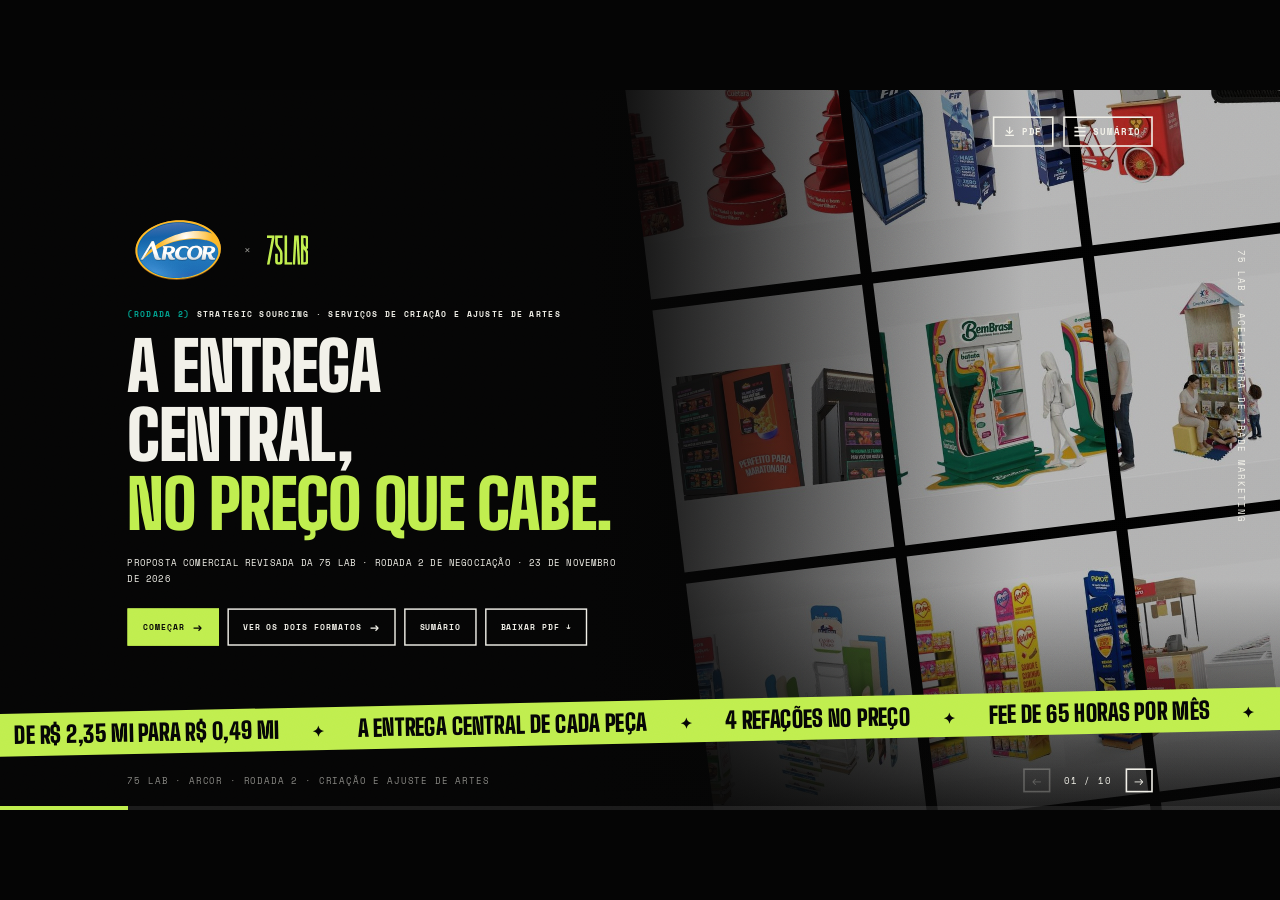
==== index.html @ 6d7c1d5c "Rodada 2 da proposta Arcor: deck enxuto, tabela por peça e fee mensal Co-Authored-By: Claude Opus 5." ====
<!doctype html>
<html lang="pt-BR">
<head>
<meta charset="utf-8">
<meta name="viewport" content="width=device-width, initial-scale=1">
<title>Arcor × 75 LAB · Rodada 2 · Criação e Ajuste de Artes</title>
<meta name="description" content="Rodada 2 de negociação da 75 LAB com a Arcor: a entrega central de criação e artes, em tabela por peça ou fee mensal.">
<meta name="robots" content="noindex">
<link rel="icon" href="assets/75lab-lime.png">
<link rel="preconnect" href="https://fonts.googleapis.com">
<link rel="preconnect" href="https://fonts.gstatic.com" crossorigin>
<link href="https://fonts.googleapis.com/css2?family=Big+Shoulders+Display:wght@700;900&family=Space+Grotesk:wght@400;500;600;700&family=Space+Mono:wght@400;700&display=swap" rel="stylesheet">
<link rel="stylesheet" href="assets/deck.css?v=20261123093155">
</head>
<body>

<svg width="0" height="0" style="position:absolute" aria-hidden="true">
  <symbol id="i-pincel" viewBox="0 0 48 48"><path d="M30 6l12 12-20 20H10V26zM25 11l12 12M10 38l-4 4"/></symbol>
  <symbol id="i-fabrica" viewBox="0 0 48 48"><path d="M6 42V20l10 6v-6l10 6v-6l10 6V8h6v34zM13 35h5M23 35h5M33 35h5"/></symbol>
  <symbol id="i-caminhao" viewBox="0 0 48 48"><path d="M4 11h24v21H4zM28 18h9l7 8v6H28z"/><circle cx="12" cy="36" r="4"/><circle cx="36" cy="36" r="4"/></symbol>
  <symbol id="i-rede" viewBox="0 0 48 48"><rect x="19" y="19" width="10" height="10"/><rect x="5" y="5" width="8" height="8"/><rect x="35" y="5" width="8" height="8"/><rect x="5" y="35" width="8" height="8"/><rect x="35" y="35" width="8" height="8"/><path d="M13 13l6 6M35 13l-6 6M13 35l6-6M35 35l-6-6"/></symbol>
  <symbol id="i-relogio" viewBox="0 0 48 48"><circle cx="24" cy="24" r="18"/><path d="M24 13v11l8 5"/></symbol>
  <symbol id="i-escudo" viewBox="0 0 48 48"><path d="M24 4l16 6v12c0 10-7 18-16 22C15 40 8 32 8 22V10z"/><path d="M17 24l5 5 9-10"/></symbol>
  <symbol id="i-olho" viewBox="0 0 48 48"><path d="M4 24s7-13 20-13 20 13 20 13-7 13-20 13S4 24 4 24z"/><circle cx="24" cy="24" r="6"/></symbol>
  <symbol id="i-cadeado" viewBox="0 0 48 48"><rect x="10" y="22" width="28" height="20"/><path d="M16 22v-6a8 8 0 0 1 16 0v6M24 30v5"/></symbol>
  <symbol id="i-check" viewBox="0 0 48 48"><path d="M9 25l9 9 21-21"/></symbol>
  <symbol id="i-x" viewBox="0 0 48 48"><path d="M12 12l24 24M36 12L12 36"/></symbol>
  <symbol id="i-qr" viewBox="0 0 64 64"><rect x="8" y="8" width="18" height="18"/><rect x="38" y="8" width="18" height="18"/><rect x="8" y="38" width="18" height="18"/><path d="M14 14h6v6h-6zM44 14h6v6h-6zM14 44h6v6h-6zM38 38h6v6h-6zM50 50h6M50 38v6M38 50h6M44 44h6"/></symbol>
  <symbol id="i-pin" viewBox="0 0 48 48"><path d="M24 44s14-13 14-24a14 14 0 0 0-28 0c0 11 14 24 14 24z"/><circle cx="24" cy="20" r="5"/></symbol>
  <symbol id="i-camera" viewBox="0 0 48 48"><path d="M6 15h36v25H6zM17 15l3-6h8l3 6"/><circle cx="24" cy="27" r="7"/></symbol>
  <symbol id="i-calendario" viewBox="0 0 48 48"><path d="M6 10h36v32H6zM6 19h36M16 5v9M32 5v9M13 27h5M22 27h5M31 27h5M13 34h5M22 34h5"/></symbol>
  <symbol id="i-grafico" viewBox="0 0 48 48"><path d="M7 7v34h35M13 33l9-10 6 6 12-14"/></symbol>
  <symbol id="i-alvo" viewBox="0 0 48 48"><circle cx="24" cy="24" r="18"/><circle cx="24" cy="24" r="10"/><circle cx="24" cy="24" r="2"/></symbol>
  <symbol id="i-pessoas" viewBox="0 0 48 48"><circle cx="17" cy="16" r="6"/><circle cx="33" cy="18" r="5"/><path d="M5 40c0-8 5-13 12-13s12 5 12 13M29 28c7 0 13 4 13 12"/></symbol>
  <symbol id="i-raio" viewBox="0 0 48 48"><path d="M27 4L10 27h12l-3 17 19-25H26z"/></symbol>
  <symbol id="i-loja" viewBox="0 0 48 48"><path d="M6 18l4-10h28l4 10zM8 18v24h32V18M20 42V30h8v12"/></symbol>
  <symbol id="i-caixa" viewBox="0 0 48 48"><path d="M6 14l18-8 18 8v20l-18 8-18-8zM6 14l18 8 18-8M24 22v20"/></symbol>
  <symbol id="i-arquivo" viewBox="0 0 48 48"><path d="M11 4h18l9 9v31H11zM28 4v10h10M17 25h14M17 32h14"/></symbol>
  <symbol id="i-alerta" viewBox="0 0 48 48"><path d="M24 6l20 36H4zM24 19v11M24 35v2"/></symbol>
  <symbol id="i-moeda" viewBox="0 0 48 48"><circle cx="24" cy="24" r="18"/><path d="M29 17h-7a4 4 0 0 0 0 8h4a4 4 0 0 1 0 8h-8M24 13v4M24 33v3"/></symbol>
  <symbol id="i-cubo" viewBox="0 0 48 48"><path d="M24 4l18 10v20L24 44 6 34V14zM6 14l18 10 18-10M24 24v20"/></symbol>
  <symbol id="i-sinal" viewBox="0 0 48 48"><circle cx="24" cy="30" r="3"/><path d="M16 22a11 11 0 0 1 16 0M10 16a19 19 0 0 1 28 0M24 33v10"/></symbol>
  <symbol id="i-lupa" viewBox="0 0 48 48"><circle cx="20" cy="20" r="13"/><path d="M30 30l13 13"/></symbol>
  <symbol id="i-tag" viewBox="0 0 48 48"><path d="M6 6h18l18 18-18 18L6 24z"/><circle cx="15" cy="15" r="3"/></symbol>
  <symbol id="i-pasta" viewBox="0 0 48 48"><path d="M5 10h14l4 5h20v25H5z"/></symbol>
  <symbol id="i-versao" viewBox="0 0 48 48"><circle cx="12" cy="10" r="5"/><circle cx="12" cy="38" r="5"/><circle cx="36" cy="18" r="5"/><path d="M12 15v18M36 23c0 9-12 6-21 13"/></symbol>
  <symbol id="i-nota" viewBox="0 0 48 48"><path d="M10 4h28v40l-5-4-5 4-4-4-5 4-4-4-5 4zM17 16h14M17 24h14M17 32h8"/></symbol>
  <symbol id="i-seta" viewBox="0 0 48 48"><path d="M7 24h32M29 14l10 10-10 10"/></symbol>
  <symbol id="i-chat" viewBox="0 0 48 48"><path d="M6 8h36v24H20l-9 8v-8H6z"/></symbol>
  <symbol id="i-mail" viewBox="0 0 48 48"><path d="M5 10h38v28H5zM5 10l19 16 19-16"/></symbol>
  <symbol id="i-fone" viewBox="0 0 48 48"><path d="M10 6h8l4 10-5 4c2 5 6 9 11 11l4-5 10 4v8c0 2-2 4-4 4C20 42 6 28 6 10c0-2 2-4 4-4z"/></symbol>
  <symbol id="i-clique" viewBox="0 0 48 48"><path d="M19 26V9a4 4 0 0 1 8 0v13l9 2c3 .7 5 3.6 4.4 6.6L39 39c-.5 3-3 5-6 5H24c-2 0-3.8-1-5-2.6L11 31c-1.4-2 0-4.8 2.4-4.8 1 0 2 .4 2.7 1.2L19 30"/><path d="M8 12l4 2M10 4l3 4M18 1v4"/></symbol>
  <symbol id="i-funil" viewBox="0 0 48 48"><path d="M5 7h38L28 25v15l-8 4V25z"/></symbol>
</svg>

<div id="wrap"><div id="stage" class="t-foto capa">

  <!-- ===================================================== capa -->
  <section id="capa" class="tela s-capa ativa" data-tema="foto" data-titulo="Capa" data-cap="">
    <div class="mosaico sangra" aria-hidden="true">
      <div class="col"><img src="assets/cases/cuetara.jpg" alt=""><img src="assets/cases/seara.jpg" alt=""><img src="assets/cases/polenghi.jpg" alt=""><img src="assets/cases/cuetara.jpg" alt=""><img src="assets/cases/seara.jpg" alt=""><img src="assets/cases/polenghi.jpg" alt=""></div>
      <div class="col sobe"><img src="assets/cases/lactalis.jpg" alt=""><img src="assets/cases/bembrasil.jpg" alt=""><img src="assets/cases/kelco.jpg" alt=""><img src="assets/cases/lactalis.jpg" alt=""><img src="assets/cases/bembrasil.jpg" alt=""><img src="assets/cases/kelco.jpg" alt=""></div>
      <div class="col"><img src="assets/cases/3coracoes.jpg" alt=""><img src="assets/cases/ciranda.jpg" alt=""><img src="assets/cases/pereira.jpg" alt=""><img src="assets/cases/3coracoes.jpg" alt=""><img src="assets/cases/ciranda.jpg" alt=""><img src="assets/cases/pereira.jpg" alt=""></div>
    </div>
    <div class="veu sangra"></div>
    <div class="texto">
      <div class="duas-marcas anima"><img class="arcor" src="assets/logos/arcor.svg" alt="Arcor"><span>×</span><img class="lab" src="assets/logos/75lab-logo-lime.svg" alt="75 LAB"></div>
      <span class="eyebrow anima d1"><b>(Rodada 2)</b> Strategic Sourcing · Serviços de Criação e Ajuste de Artes</span>
      <h1 class="anima d2">A entrega<br>central,<br><span>no preço que cabe.</span></h1>
      <p class="lead anima d3">Proposta comercial revisada da 75 LAB · rodada 2 de negociação · 23 de novembro de 2026</p>
      <div class="acoes anima d4">
        <button class="botao cheio seta" data-ir="resumo" data-cursor="Ir">Começar</button>
        <button class="botao seta" data-ir="duas-formas" data-cursor="Ver">Ver os dois formatos</button>
        <button class="botao" data-sumario data-cursor="Abrir">Sumário</button>
        <a class="botao so-tela" href="arcor-75lab-rodada2.pdf" download="Arcor x 75 LAB - Rodada 2.pdf" data-cursor="Baixar">Baixar PDF ↓</a>
      </div>
    </div>
    <span class="rot sangra anima d5">75 LAB · Aceleradora de Trade Marketing</span>
    <div class="marquee sangra"><div>
      <span>De R$ 2,35 mi para R$ 0,49 mi</span><span>A entrega central de cada peça</span><span>4 refações no preço</span><span>Fee de 65 horas por mês</span><span>Complementos à parte</span>
      <span>De R$ 2,35 mi para R$ 0,49 mi</span><span>A entrega central de cada peça</span><span>4 refações no preço</span><span>Fee de 65 horas por mês</span><span>Complementos à parte</span>
    </div></div>
  </section>

  <!-- ===================================================== resumo -->
  <section id="resumo" class="tela s-res" data-tema="claro" data-titulo="A rodada 2 em uma página" data-cap="(01) O que mudou">
    <span class="destaque-cap anima">Rodada 2 · a proposta em uma página</span>
    <h2 class="anima d1">O preço caiu porque o escopo mudou. <span class="onda t-teal">A arte continua a mesma.</span></h2>
    <div class="quatro">
      <div class="bl anima d2"><span class="n">01 · A rodada 1</span><b>O máximo da 75 LAB</b><strong><span data-conta="2.35" data-casas="2">2,35</span></strong><em>R$ milhões por ano</em><p>As 2.174 peças, cada uma com defesa estratégica, mockup, realidade aumentada, modelagem de loja e QR de rastreio.</p></div>
      <div class="bl anima d3"><span class="n">02 · A rodada 2</span><b>A entrega central</b><strong><span data-conta="0.49" data-casas="2">0,49</span></strong><em>R$ milhão por ano</em><p>As mesmas 2.174 peças, com as mesmas quatro refações no preço, sem os complementos e com desconto comercial.</p></div>
      <div class="bl anima d4"><span class="n">03 · A redução</span><b>Dois movimentos</b><strong>−<span data-conta="79">79</span>%</strong><em>sobre a rodada 1</em><p>70 pontos vêm de tirar os complementos do contrato. Os outros 9 são desconto comercial sobre o que fica.</p></div>
      <div class="bl anima d5"><span class="n">04 · Como contratar</span><b>Duas formas</b><strong data-conta="2">2</strong><em>formatos, à escolha de vocês</em><p>Tabela por peça, como o RFQ pede, ou fee mensal de 65 horas. Nos dois, R$ 0,5 milhão por ano.</p></div>
    </div>
    <div class="faixa-res">
      <div class="anima d5"><svg class="ic vivo"><use href="#i-check"/></svg><span><b>Quatro refações no preço:</b> da 5ª em diante, 50% do valor do item.</span></div>
      <div class="anima d6"><svg class="ic vivo"><use href="#i-relogio"/></svg><span><b>Fee de R$ 39 mil por mês:</b> refação não se paga, consome hora da franquia.</span></div>
      <div class="anima d7"><svg class="ic vivo"><use href="#i-caixa"/></svg><span><b>Complementos à parte:</b> orçados projeto a projeto, fora deste contrato.</span></div>
    </div>
  </section>

  <!-- ===================================================== anatomia da rodada 1 -->
  <section id="rodada-1" class="tela s-anat" data-tema="escuro" data-titulo="De onde vinham os R$ 2,35 milhões" data-cap="(01) O que mudou">
    <div class="cab">
      <span class="eyebrow anima"><b>(01)</b> De onde vinham os R$ 2,35 milhões</span>
      <h2 class="anima d1">Na rodada 1, cada peça levava <span class="t-lime">cinco entregas a mais</span></h2>
      <p class="lead anima d2">Colocamos o máximo da 75 LAB em cada uma das 2.174 peças. Cada camada tinha razão de existir, e todas juntas formavam a maior parte do preço.</p>
    </div>
    <div class="pilha">
      <div class="cam c5 anima d2"><svg class="ic p"><use href="#i-alvo"/></svg><b>Defesa estratégica</b><span>o porquê de cada peça, por escrito</span></div>
      <div class="cam c4 anima d3"><svg class="ic p"><use href="#i-olho"/></svg><b>Mockup de contexto</b><span>a peça mostrada no ambiente</span></div>
      <div class="cam c3 anima d3"><svg class="ic p"><use href="#i-cubo"/></svg><b>Realidade aumentada</b><span>aprovação em tamanho real</span></div>
      <div class="cam c2 anima d4"><svg class="ic p"><use href="#i-loja"/></svg><b>Modelagem de loja</b><span>a gôndola e o ponto em 3D</span></div>
      <div class="cam c1 anima d4"><svg class="ic p"><use href="#i-qr"/></svg><b>QR code de rastreio</b><span>número de série por peça</span></div>
      <div class="cam nucleo anima d5"><svg class="ic p"><use href="#i-pincel"/></svg><b>A arte</b><span>criação ou arte-final, com quatro refações</span></div>
      <div class="chave-c anima d5"><i></i><b class="num">70%</b><span>do preço era<br>complemento</span></div>
      <div class="chave-n anima d6"><i></i><b class="num">30%</b><span>era a<br>entrega central</span></div>
    </div>
    <div class="imp anima d7"><b>Implicação</b><p>Cinco entregas extras multiplicadas por 2.174 peças: é isso que levava a conta a R$ 2,35 milhões. O caminho para o orçamento de vocês passa por separar a arte do que vinha junto com ela.</p></div>
  </section>

  <!-- ===================================================== o que fica e o que sai -->
  <section id="rodada-2" class="tela s-fica" data-tema="claro" data-titulo="O que fica e o que sai" data-cap="(01) O que mudou">
    <div class="cab">
      <span class="eyebrow anima"><b>(01)</b> A rodada 2 · a entrega central</span>
      <h2 class="anima d1">Fica a arte. <span class="apagada">Sai o que ia junto com ela.</span></h2>
    </div>
    <div class="col-f fica anima d2">
      <span class="tag">Fica no contrato</span>
      <ul>
        <li><svg class="ic p"><use href="#i-check"/></svg><span><b>Criação e arte-final</b> nas 101 linhas e nos três níveis da planilha de vocês</span></li>
        <li><svg class="ic p"><use href="#i-check"/></svg><span><b>Quatro refações por peça</b>, dentro do preço unitário</span></li>
        <li><svg class="ic p"><use href="#i-check"/></svg><span><b>Régua de complexidade</b> declarada na entrada da pauta, antes de executar</span></li>
        <li><svg class="ic p"><use href="#i-check"/></svg><span><b>Revisão humana</b> antes de toda liberação</span></li>
        <li><svg class="ic p"><use href="#i-check"/></svg><span><b>Impostos inclusos</b> e pagamento em 75 dias após a NF</span></li>
      </ul>
    </div>
    <div class="col-f sai anima dir d3">
      <span class="tag">Sai do contrato · vira orçamento à parte</span>
      <ul>
        <li><svg class="ic p"><use href="#i-x"/></svg><span><b>Defesa estratégica</b> de cada peça</span></li>
        <li><svg class="ic p"><use href="#i-x"/></svg><span><b>Mockup de contexto</b> anexado a cada peça</span></li>
        <li><svg class="ic p"><use href="#i-x"/></svg><span><b>Realidade aumentada</b> para aprovação</span></li>
        <li><svg class="ic p"><use href="#i-x"/></svg><span><b>Modelagem de loja</b> em 3D</span></li>
        <li><svg class="ic p"><use href="#i-x"/></svg><span><b>QR code de rastreio</b> por peça</span></li>
      </ul>
    </div>
    <div class="imp anima d5"><b>Implicação</b><p>A Arcor continua recebendo cada peça que a planilha pede, no padrão de criação que apresentamos na rodada 1. O que deixa de vir automaticamente é o que vocês podem decidir, projeto a projeto, se vale a pena.</p></div>
    <p class="fonte">O mockup digital que a planilha do RFQ pede como linha própria (simulação de 3D, 397 peças) continua na tabela, com preço próprio. O que sai é o mockup de contexto que a rodada 1 anexava a toda peça.</p>
  </section>

  <!-- ===================================================== ponte do preço -->
  <section id="ponte" class="tela s-ponte" data-tema="escuro" data-titulo="A ponte do preço" data-cap="(01) O que mudou">
    <div class="cab">
      <span class="eyebrow anima"><b>(01)</b> A ponte do preço · as 2.174 peças declaradas, por ano</span>
      <h2 class="anima d1">De R$ 2,35 milhões a R$ 0,49 milhão, <span class="t-lime">em dois passos</span></h2>
    </div>
    <div class="cascata anima d2">
      <div class="cs total" style="--b:0%;--h:100%"><i></i><b class="num">2,35</b><span><em>Rodada 1</em>R$ 2.348.864</span></div>
      <div class="cs corte" style="--b:30%;--h:70%"><i></i><b class="num">−1,64</b><span><em>Complementos</em>saem do contrato · −70%</span></div>
      <div class="cs meio" style="--b:0%;--h:30%"><i></i><b class="num">0,70</b><span><em>Entrega central</em>R$ 704.659</span></div>
      <div class="cs corte" style="--b:21%;--h:9%"><i></i><b class="num">−0,21</b><span><em>Desconto comercial</em>30% sobre a entrega central</span></div>
      <div class="cs final" style="--b:0%;--h:21%"><i></i><b class="num">0,49</b><span><em>Rodada 2</em>R$ 493.261</span></div>
      <span class="unid">R$ milhões por ano</span>
    </div>
    <div class="lado-p anima dir d4">
      <strong class="num">−<span data-conta="79">79</span>%</strong>
      <p>sobre a rodada 1, para o mesmo volume de peças</p>
      <div class="dec"><div><b class="num">70</b><span>pontos de escopo que sai</span></div><div><b class="num">9</b><span>pontos de desconto comercial</span></div></div>
    </div>
    <div class="imp anima d6"><b>Implicação</b><p>A maior parte da redução não é margem apertada: é escopo que deixa de ser entregue. Por isso a conta fecha sem trocar a equipe de criação nem baixar o padrão da arte.</p></div>
    <p class="fonte">Valores com impostos, calculados sobre as quantidades da planilha do RFQ (2.174 peças). O desconto de 30% incide sobre a entrega central e vale para as 303 células da tabela.</p>
  </section>

  <!-- ===================================================== complementos à parte -->
  <section id="complementos" class="tela s-comp" data-tema="lime" data-titulo="Complementos à parte" data-cap="(02) Complementos">
    <div class="cab">
      <span class="eyebrow anima"><b>(02)</b> Complementos · fora deste contrato</span>
      <h2 class="anima d1">Os complementos continuam aqui,<br><span class="apagada">agora como escolha de vocês</span></h2>
      <p class="lead anima d2">Quando um projeto pedir, orçamos aquele projeto. A Arcor vê o valor antes e decide se contrata, sem compromisso no contrato anual.</p>
    </div>
    <div class="cinco-c">
      <div class="cc anima d2"><svg class="ic g"><use href="#i-alvo"/></svg><b>Defesa estratégica</b><p>O racional de uma peça ou campanha, por escrito, para levar à diretoria ou ao cliente varejista.</p><span>orçamento por projeto</span></div>
      <div class="cc anima d3"><svg class="ic g"><use href="#i-olho"/></svg><b>Mockup de contexto</b><p>A peça mostrada no ambiente da loja, para aprovar leitura e proporção.</p><span>orçamento por projeto</span></div>
      <div class="cc anima d4"><svg class="ic g"><use href="#i-cubo"/></svg><b>Realidade aumentada</b><p>A peça em tamanho real no celular, aprovada antes de a faca existir.</p><span>orçamento por projeto</span></div>
      <div class="cc anima d5"><svg class="ic g"><use href="#i-loja"/></svg><b>Modelagem de loja</b><p>Gôndola, ponto extra ou store in store em 3D, para decidir layout e ocupação.</p><span>orçamento por projeto</span></div>
      <div class="cc anima d6"><svg class="ic g"><use href="#i-qr"/></svg><b>QR code de rastreio</b><p>Número de série por peça: expedição, recebimento, instalação e auditoria.</p><span>orçamento por projeto</span></div>
    </div>
    <div class="imp anima d7"><b>Implicação</b><p>O contrato paga a arte de todo dia. O que é estratégico, e não é toda peça que precisa, passa a ser comprado quando faz diferença, e só então.</p></div>
  </section>

  <!-- ===================================================== duas formas -->
  <section id="duas-formas" class="tela s-formas" data-tema="claro" data-titulo="Duas formas de contratar" data-cap="(03) Como contratar">
    <div class="cab">
      <span class="eyebrow anima"><b>(03)</b> Como contratar</span>
      <h2 class="anima d1">Duas formas de contratar, <span class="onda t-teal">o mesmo meio milhão por ano</span></h2>
    </div>
    <div class="comp anima d2">
      <div class="ln topo"><span></span><div class="f1"><em>Formato 01</em><b>Tabela por peça</b></div><div class="f2"><em>Formato 02</em><b>Fee mensal</b></div></div>
      <div class="ln"><span>Como se paga</span><div>Por peça entregue, pelo preço da tabela</div><div>R$ 39.000 por mês, fixo: 65 h a R$ 600</div></div>
      <div class="ln"><span>Refações</span><div>Quatro inclusas no preço de cada peça</div><div>Não se paga por refação: ela consome hora da franquia</div></div>
      <div class="ln"><span>Quando passa do combinado</span><div>Da 5ª refação em diante, 50% do valor do item, por rodada</div><div>Espera a virada do mês ou contrata hora extra a R$ 700</div></div>
      <div class="ln"><span>Referência anual</span><div><b class="num">R$ 493 mil</b> para as 2.174 peças declaradas</div><div><b class="num">R$ 468 mil</b> por 780 horas no ano</div></div>
      <div class="ln"><span>Melhor quando</span><div>O volume oscila e vocês querem pagar só o que pedirem</div><div>A demanda é contínua e o orçamento precisa ser previsível</div></div>
    </div>
    <div class="imp anima d4"><b>Implicação</b><p>Os dois formatos chegam ao mesmo patamar de orçamento. A escolha não é de preço: é de como a demanda de vocês se comporta ao longo do ano.</p></div>
    <p class="fonte">Valores com impostos. Pagamento em 75 dias após a NF nos dois formatos. Complementos fora dos dois formatos, orçados à parte.</p>
  </section>

  <!-- ===================================================== formato 01 -->
  <section id="formato-01" class="tela s-tab" data-tema="lime" data-titulo="Formato 01 · tabela por peça" data-cap="(03) Como contratar">
    <div class="cab">
      <span class="eyebrow anima"><b>(03)</b> Formato 01 · tabela de preço por peça</span>
      <h2 class="anima d1">Quatro refações no preço. <span class="apagada">Da quinta em diante, 50%.</span></h2>
    </div>
    <div class="fichas-t">
      <div class="ficha pago anima d2"><span>Entrega</span><svg class="ic"><use href="#i-check"/></svg></div>
      <div class="ficha pago anima d2"><span>Refação 1</span><svg class="ic"><use href="#i-check"/></svg></div>
      <div class="ficha pago anima d3"><span>Refação 2</span><svg class="ic"><use href="#i-check"/></svg></div>
      <div class="ficha pago anima d3"><span>Refação 3</span><svg class="ic"><use href="#i-check"/></svg></div>
      <div class="ficha pago anima d4"><span>Refação 4</span><svg class="ic"><use href="#i-check"/></svg></div>
      <div class="ficha quinta anima zoom d5"><span>5ª em diante</span><b class="num" data-conta="50">50</b><em>%</em></div>
      <p class="anima d5"><b>O que já está pago</b>O preço unitário cobre a entrega e as quatro primeiras refações. Da quinta em diante, cada nova rodada custa metade do valor do item, e vocês sabem disso antes de pedir.</p>
    </div>
    <div class="tabela anima dir d3">
      <div class="tr th"><span>Linhas de maior volume · R$ por peça</span><b>Baixa</b><b>Média</b><b>Alta</b></div>
      <div class="tr"><span>Arte-final · novas artes</span><b>170,65</b><b>298,64</b><b>383,96</b></div>
      <div class="tr"><span>Arte-final · artes existentes</span><b>75,29</b><b>131,75</b><b>225,86</b></div>
      <div class="tr"><span>Mockup digital · simulação 3D</span><b>94,11</b><b>188,22</b><b>376,43</b></div>
      <div class="tr"><span>Embalagem · ajuste de texto</span><b>90,34</b><b>180,69</b><b>316,20</b></div>
      <div class="tr"><span>Manual de merchandising · ajuste, por página</span><b>35,13</b><b>70,27</b><b>122,97</b></div>
      <div class="tr"><span>Display de chão</span><b>240,92</b><b>481,83</b><b>963,66</b></div>
      <div class="tr"><span>Embalagem · KV, conceito criativo</span><b>501,91</b><b>1.003,82</b><b>2.007,64</b></div>
      <div class="tr pe"><span>As 101 linhas e os 3 níveis vão na planilha da rodada 2</span><b></b><b></b><b>−79%</b></div>
    </div>
    <div class="imp anima d6"><b>Implicação</b><p>É a lógica que vocês já usam e o formato da planilha do RFQ. Pelas quantidades declaradas, o ano fecha em R$ 493 mil, e paga só o que for pedido.</p></div>
  </section>

  <!-- ===================================================== formato 02 -->
  <section id="formato-02" class="tela s-fee" data-tema="escuro" data-titulo="Formato 02 · fee mensal" data-cap="(03) Como contratar">
    <div class="cab">
      <span class="eyebrow anima"><b>(03)</b> Formato 02 · fee mensal de horas</span>
      <h2 class="anima d1">Uma franquia de horas por mês, <span class="t-lime">e a refação sai dela</span></h2>
    </div>
    <div class="conta-fee anima d2">
      <div class="termo"><strong class="num" data-conta="65">65</strong><span>horas por mês</span></div>
      <span class="op">×</span>
      <div class="termo"><strong class="num">R$ <span data-conta="600">600</span></strong><span>por hora</span></div>
      <span class="op">=</span>
      <div class="termo alvo"><strong class="num">R$ <span data-conta="39000">39.000</span></strong><span>por mês · R$ 468 mil por ano</span></div>
    </div>
    <div class="mes anima d3">
      <span class="eyebrow">Um mês de franquia · como as horas são consumidas</span>
      <div class="barra-mes">
        <i class="bl-p" style="--w:22%"><b>peça</b></i><i class="bl-r" style="--w:8%"><b>refação</b></i><i class="bl-p" style="--w:17%"><b>peça</b></i><i class="bl-p" style="--w:14%"><b>peça</b></i><i class="bl-r" style="--w:6%"><b>ref.</b></i><i class="bl-p" style="--w:21%"><b>peça</b></i><i class="bl-r" style="--w:12%"><b>refação</b></i>
      </div>
      <div class="reg-mes"><span>dia 1 · 65 h na franquia</span><span>franquia encerrada · 0 h</span></div>
      <div class="leg-mes"><span>peça nova</span><span class="r">refação · consome hora, não gera fatura</span></div>
    </div>
    <span class="quando anima d4">Acabaram as horas do mês? Vocês escolhem</span>
    <div class="saidas">
      <div class="sd anima dir d4"><span class="n">A</span><svg class="ic vivo"><use href="#i-calendario"/></svg><b>Esperar a virada</b><p>No dia 1 o cronômetro zera e a franquia volta a 65 horas. Sem custo adicional.</p></div>
      <div class="sd anima dir d5"><span class="n">B</span><svg class="ic vivo"><use href="#i-raio"/></svg><b>Hora extra</b><p>R$ 700 por hora, só quando vocês aprovam, para não esperar o mês virar.</p></div>
    </div>
    <div class="imp anima d6"><b>Implicação</b><p>No fee não existe conta de refação: refazer é decisão legítima de vocês e aparece no consumo de horas, não em fatura. Quando a franquia acaba, quem decide entre esperar e acelerar é a Arcor.</p></div>
  </section>

  <!-- ===================================================== encerramento -->
  <section id="fim" class="tela s-fim" data-tema="lime" data-titulo="Obrigado" data-cap="(04) Próximo passo">
    <div class="duas-marcas anima"><img class="arcor" src="assets/logos/arcor.svg" alt="Arcor"><span>×</span><img class="lab" src="assets/logos/75lab-logo-preto.svg" alt="75 LAB"></div>
    <h2 class="anima d1">Obrigado.</h2>
    <p class="lead anima d2">A planilha da rodada 2 vai junto, com as 101 linhas e os três níveis. Abrimos qualquer número dela com vocês, linha por linha.</p>
    <div class="contatos">
      <div class="ct anima d2"><span class="eyebrow">Comercial e administrativo</span><h3>Daniel Coimbra</h3><p>Diretor Administrativo e Comercial</p>
        <a href="mailto:daniel.coimbra@75lab.com.br" data-cursor="Escrever"><svg class="ic"><use href="#i-mail"/></svg>daniel.coimbra@75lab.com.br</a><a href="tel:+5511991270939" data-cursor="Ligar"><svg class="ic"><use href="#i-fone"/></svg>11 99127-0939</a></div>
      <div class="ct anima d3"><span class="eyebrow">Operação e trade</span><h3>Caique Becker</h3><p>Diretor de Operação e Trade Marketing</p>
        <a href="mailto:caique.becker@75lab.com.br" data-cursor="Escrever"><svg class="ic"><use href="#i-mail"/></svg>caique.becker@75lab.com.br</a><a href="https://wa.me/5511986765634" target="_blank" rel="noopener" data-cursor="Abrir"><svg class="ic"><use href="#i-chat"/></svg>11 98676-5634</a></div>
      <div class="ct anima d4"><span class="eyebrow">Criação</span><h3>Mauricio Oliveira</h3><p>Diretor de Criação</p>
        <a href="mailto:mauricio@75lab.com.br" data-cursor="Escrever"><svg class="ic"><use href="#i-mail"/></svg>mauricio@75lab.com.br</a><a href="tel:+5519991790456" data-cursor="Ligar"><svg class="ic"><use href="#i-fone"/></svg>19 99179-0456</a></div>
    </div>
    <div class="acoes anima d5">
      <a class="botao cheio seta" href="https://wa.me/5511986765634?text=Ol%C3%A1%2C%20vi%20a%20rodada%202%20da%20proposta%20da%2075%20LAB%20para%20a%20Arcor" target="_blank" rel="noopener" data-cursor="Abrir">Fale conosco no WhatsApp</a>
      <button class="botao seta" data-ir="duas-formas" data-cursor="Ir">Rever os dois formatos</button>
      <button class="botao seta" data-ir="capa" data-cursor="Voltar">Voltar ao início</button>
    </div>
    <div class="inst anima d6">
      <small>75 LAB Estratégia, Design e Produção Ltda · CNPJ 55.470.982/0001-77 · CENU, Torre Norte, Av. das Nações Unidas, 12.901, Brooklin, São Paulo, SP · contato@75lab.com.br · 75lab.com.br</small>
      <small>Arcor · Strategic Sourcing · Serviços de Criação e Ajuste de Artes · rodada 2 de negociação · 23 de novembro de 2026</small>
    </div>
  </section>

  <header id="topo">
    <div class="marcas">
      <img class="arc" src="assets/logos/arcor.svg" alt="Arcor">
      <span class="x">×</span>
      <img class="lab m-escuro" src="assets/75lab-lime.png" alt="75 LAB"><img class="lab m-claro" src="assets/75lab-black.png" alt="75 LAB">
    </div>
    <div class="dir"><span class="cap" id="capTxt"></span><a id="btnPdf" href="arcor-75lab-rodada2.pdf" download="Arcor x 75 LAB - Rodada 2.pdf" data-cursor="Baixar" aria-label="Baixar a apresentação em PDF"><svg viewBox="0 0 24 24" aria-hidden="true"><path d="M12 3v12M6 10l6 6 6-6M4 20h16"/></svg>PDF</a><button id="btnSumario" data-sumario data-cursor="Abrir"><span><i></i><i></i><i></i></span>Sumário</button></div>
  </header>
  <footer id="rodape">
    <span class="assin">75 LAB · Arcor · Rodada 2 · Criação e Ajuste de Artes</span>
    <div class="nav"><button id="ant" aria-label="Tela anterior" data-cursor="Voltar">←</button><span id="cont">01 / 10</span><button id="prox" aria-label="Próxima tela" data-cursor="Seguir">→</button></div>
  </footer>
  <div id="prog"><i></i></div>
  <div id="wipe"><img src="assets/75lab-black.png" alt=""></div>
  <nav id="sumario" aria-label="Sumário"><button class="botao mini fechar" data-cursor="Fechar">Fechar ✕</button><h2>Sumário · <span>Arcor × 75 LAB</span></h2><ol id="sumLista"></ol></nav>
  <div class="grao"></div>
</div></div>

<div id="caixa" role="dialog" aria-label="Imagem ampliada"><button class="fechar" data-cursor="Fechar">Fechar ✕</button><img id="cxImg" alt=""><p id="cxTxt"></p></div>
<div id="cursor"></div><div id="anel"><span id="anelTxt"></span></div>
<div id="gire"><img src="assets/75lab-lime.png" alt="75 LAB"><div class="tel"></div><h3>Gire o celular</h3><p>A apresentação foi desenhada na horizontal. Deitado, o celular mostra a tela inteira.</p><button class="botao mini" id="verAssim">Ver assim mesmo</button></div>

<script src="assets/deck.js?v=20261123093155"></script>
</body>
</html>
---- assets/deck.css ----
/* Deck Arcor × 75 LAB · identidade do 75lab.com.br
   palco fixo 1600x900 escalado; cantos retos; Big Shoulders + Space Grotesk + Space Mono */
:root{
  --ink:#050505;--ink-2:#101013;--ink-3:#17171c;--ink-4:#22222a;
  --paper:#F2F1E9;--paper-2:#E7E5DA;--paper-3:#DAD7C8;
  --lime:#C0EE4E;--lime-2:#AFD637;--teal:#01A290;--teal-2:#06C6AE;--alerta:#E8412C;
  --titulo:'Big Shoulders Display',Impact,sans-serif;--corpo:'Space Grotesk',system-ui,sans-serif;--mono:'Space Mono',ui-monospace,monospace;
  --linha-c:rgba(5,5,5,.16);--linha-e:rgba(242,241,233,.16);
  --mx:50%;--my:50%;
  --miolo:.88;--borda:calc(800px - 728px * var(--miolo));
}
*{box-sizing:border-box;margin:0;padding:0}
html,body{height:100%;background:var(--ink);overflow:hidden;color:var(--paper);font-family:var(--corpo);-webkit-font-smoothing:antialiased}
body.tem-mouse,body.tem-mouse *{cursor:none!important}
button{font:inherit;color:inherit;background:none;border:0}
a{color:inherit}
#wrap{position:fixed;inset:0;overflow:hidden;background:var(--ink)}
#stage{position:absolute;left:50%;top:50%;width:1600px;height:900px;margin:-450px 0 0 -800px;transform-origin:center;overflow:hidden;background:var(--ink-2)}

/* ---------- telas ---------- */
.tela{position:absolute;inset:0;overflow:hidden;visibility:hidden;opacity:0}
.tela.ativa{visibility:visible;opacity:1}
/* miolo: o conteúdo encolhe por igual a partir do centro e sobra respiro nas bordas */
.miolo{position:absolute;inset:0;transform:scale(var(--miolo));transform-origin:50% 50%}
.tela[data-tema=claro]{background:var(--paper);color:var(--ink)}
.tela[data-tema=claro2]{background:var(--paper-2);color:var(--ink)}
.tela[data-tema=escuro]{background:var(--ink-2);color:var(--paper)}
.tela[data-tema=lime]{background:var(--lime);color:var(--ink)}
.tela[data-tema=escuro]::before{content:'';position:absolute;inset:0;pointer-events:none;background:radial-gradient(520px circle at var(--mx) var(--my),rgba(192,238,78,.075),rgba(1,162,144,.035) 40%,transparent 70%)}
.grao{position:absolute;inset:0;pointer-events:none;opacity:.07;mix-blend-mode:overlay;z-index:30;background-image:url("data:image/svg+xml;utf8,<svg xmlns='http://www.w3.org/2000/svg' width='160' height='160'><filter id='n'><feTurbulence type='fractalNoise' baseFrequency='.9' numOctaves='2'/></filter><rect width='100%' height='100%' filter='url(%23n)'/></svg>")}

/* ---------- tipografia ---------- */
h1,h2,h3,.num{font-family:var(--titulo);font-weight:900;text-transform:uppercase;letter-spacing:-.02em;line-height:1.04}
h2{font-size:64px}
.eyebrow{font-family:var(--mono);font-weight:700;font-size:12px;letter-spacing:.16em;text-transform:uppercase}
.eyebrow b{color:var(--teal)}
[data-tema=escuro] .eyebrow b{color:var(--lime)}
.apagada{opacity:.38}
.t-lime{color:var(--lime)}.t-teal{color:var(--teal)}
[data-tema=claro] .t-lime,[data-tema=claro2] .t-lime{color:var(--teal)}
.onda{position:relative;white-space:nowrap}
.onda::after{content:'';position:absolute;left:0;right:0;bottom:-.08em;height:.16em;background:url("data:image/svg+xml;utf8,<svg xmlns='http://www.w3.org/2000/svg' width='40' height='12' viewBox='0 0 40 12'><path d='M0 6 Q10 0 20 6 T40 6' fill='none' stroke='%2301A290' stroke-width='3'/></svg>") repeat-x left center/40px 100%;transform:scaleX(0);transform-origin:left;transition:transform .9s cubic-bezier(.2,.7,.2,1) .5s}
.tela.ativa .onda::after{transform:scaleX(1)}
.lead{font-size:18px;line-height:1.5;max-width:640px}
.mono{font-family:var(--mono)}
.peq{font-size:14px;line-height:1.45}
.fonte{position:absolute;left:72px;right:72px;bottom:40px;font-size:9.5px;font-family:var(--mono);opacity:.5;line-height:1.45;letter-spacing:.02em}
.selo{display:inline-flex;align-items:center;gap:8px;font-family:var(--mono);font-size:11px;font-weight:700;letter-spacing:.12em;text-transform:uppercase;padding:6px 10px;background:var(--ink);color:var(--lime)}
[data-tema=escuro] .selo{background:var(--lime);color:var(--ink)}
.selo.pendente{background:transparent;color:inherit;border:2px dashed currentColor}

/* frase de fecho de cada tela */
.fecho{position:absolute;left:72px;right:72px;bottom:86px;display:flex;gap:18px;align-items:flex-start;font-family:var(--mono);font-size:13px;line-height:1.55;letter-spacing:.02em;text-transform:uppercase;padding-top:16px;border-top:2px solid var(--linha-c)}
[data-tema=escuro] .fecho{border-color:var(--linha-e)}
.fecho::before{content:'';flex:none;width:14px;height:14px;margin-top:3px;background:var(--teal)}
[data-tema=escuro] .fecho::before{background:var(--lime)}
[data-tema=lime] .fecho::before{background:var(--ink)}

/* ---------- botões ---------- */
.botao{display:inline-flex;align-items:center;gap:12px;font-family:var(--mono);font-weight:700;font-size:12px;letter-spacing:.12em;text-transform:uppercase;padding:14px 20px;border:2px solid currentColor;background:transparent;color:inherit;text-decoration:none;transition:transform .2s,background .2s,color .2s,box-shadow .2s;white-space:nowrap}
.botao:hover{background:var(--lime);color:var(--ink);border-color:var(--ink);transform:translate(-2px,-2px);box-shadow:3px 3px 0 var(--ink)}
.botao.cheio{background:var(--lime);color:var(--ink);border-color:var(--lime)}
[data-tema=claro] .botao.cheio,[data-tema=claro2] .botao.cheio,[data-tema=lime] .botao.cheio{background:var(--ink);color:var(--lime);border-color:var(--ink)}
.botao.cheio:hover{background:var(--paper);color:var(--ink);border-color:var(--ink)}
.botao.mini{padding:9px 13px;font-size:11px}
.seta::after{content:'→';font-family:var(--corpo);font-size:16px;transition:transform .2s}
.botao:hover .seta::after,.seta:hover::after{transform:translateX(3px)}

/* ícones */
.ic{width:40px;height:40px;fill:none;stroke:currentColor;stroke-width:3;stroke-linecap:square;stroke-linejoin:miter;flex:none}
.ic.p{width:24px;height:24px;stroke-width:3.5}
.ic.g{width:56px;height:56px}
.tela.ativa .ic.vivo{animation:icone 3.2s ease-in-out infinite}
@keyframes icone{0%,100%{transform:translateY(0)}50%{transform:translateY(-4px)}}

/* entrada dos elementos */
.anima{opacity:0;transform:translateY(26px);transition:opacity .7s ease,transform .7s cubic-bezier(.2,.7,.2,1)}
.anima.esq{transform:translateX(-30px)}.anima.dir{transform:translateX(30px)}.anima.zoom{transform:scale(.94)}
.tela.ativa .anima{opacity:1;transform:none}
.tela.ativa .d1{transition-delay:.15s}.tela.ativa .d2{transition-delay:.28s}.tela.ativa .d3{transition-delay:.41s}
.tela.ativa .d4{transition-delay:.54s}.tela.ativa .d5{transition-delay:.67s}.tela.ativa .d6{transition-delay:.8s}.tela.ativa .d7{transition-delay:.93s}

/* barras animadas */
.barra{height:10px;background:rgba(5,5,5,.1);position:relative;overflow:hidden}
[data-tema=escuro] .barra{background:rgba(242,241,233,.1)}
.barra i{position:absolute;left:0;top:0;bottom:0;width:0;background:var(--teal);transition:width 1.2s cubic-bezier(.2,.7,.2,1) .4s}
[data-tema=escuro] .barra i{background:var(--lime)}
.tela.ativa .barra i{width:var(--w)}

/* formas soltas do site */
.forma{position:absolute;pointer-events:none}
.forma.circ{width:150px;height:150px;border-radius:50%;border:2px dashed var(--teal);animation:gira 28s linear infinite;opacity:.55}
.forma.quad{width:22px;height:22px;background:var(--lime)}
.forma.anel{width:46px;height:46px;border-radius:50%;border:3px solid var(--teal-2);animation:pulsa 2.6s ease-in-out infinite}
@keyframes gira{to{transform:rotate(360deg)}}
@keyframes pulsa{50%{transform:scale(1.25);opacity:.4}}

/* ---------- moldura global (topo, rodapé, transição) ---------- */
#topo{position:absolute;top:30px;left:var(--borda);right:var(--borda);height:44px;display:flex;align-items:center;justify-content:space-between;z-index:40;pointer-events:none;transition:color .3s}
#topo .marcas{display:flex;align-items:center;gap:16px;pointer-events:auto}
#topo .marcas img{display:block}
#topo .alp{height:34px}
#topo .lab{height:20px}
#topo .x{font-family:var(--mono);font-size:12px;opacity:.55}
#topo .dir{display:flex;align-items:center;gap:22px}
#topo .cap{font-family:var(--mono);font-size:11px;letter-spacing:.16em;text-transform:uppercase;opacity:.7;transition:opacity .3s}
#btnSumario{pointer-events:auto;display:flex;align-items:center;gap:10px;font-family:var(--mono);font-weight:700;font-size:11px;letter-spacing:.14em;text-transform:uppercase;padding:9px 12px;border:2px solid currentColor;transition:background .2s,color .2s}
#btnSumario:hover{background:var(--lime);color:var(--ink);border-color:var(--ink)}
#btnSumario span{display:grid;gap:3px}#btnSumario span i{display:block;width:14px;height:2px;background:currentColor}
#stage.t-escuro #topo,#stage.t-escuro #rodape{color:var(--paper)}
#stage.t-claro #topo,#stage.t-claro #rodape,#stage.t-lime #topo,#stage.t-lime #rodape{color:var(--ink)}
#stage.t-foto #topo{color:var(--paper)}
#topo .marcas img.m-claro{display:none}
#stage.t-claro #topo .marcas img.m-escuro,#stage.t-lime #topo .marcas img.m-escuro{display:none}
#stage.t-claro #topo .marcas img.m-claro,#stage.t-lime #topo .marcas img.m-claro{display:block}
#stage.capa #topo .cap{opacity:0}

#rodape{position:absolute;left:var(--borda);right:var(--borda);bottom:22px;height:30px;display:flex;align-items:center;justify-content:space-between;z-index:40;font-family:var(--mono);font-size:11px;letter-spacing:.14em;text-transform:uppercase}
#rodape .assin{opacity:.55}
#rodape .nav{display:flex;align-items:center;gap:12px}
#rodape .nav button{width:34px;height:30px;border:2px solid currentColor;display:grid;place-items:center;font-family:var(--corpo);font-size:15px;transition:background .2s,color .2s}
#rodape .nav button:hover{background:var(--lime);color:var(--ink);border-color:var(--ink)}
#rodape .nav button:disabled{opacity:.25}
#cont{min-width:70px;text-align:center}
#prog{position:absolute;left:0;right:0;bottom:0;height:5px;background:rgba(127,127,127,.18);z-index:41}
#prog i{display:block;height:100%;width:0;background:var(--lime);transition:width .6s cubic-bezier(.2,.7,.2,1)}
#stage.t-lime #prog i{background:var(--ink)}

#wipe{position:absolute;inset:0;z-index:60;background:var(--lime);display:grid;place-items:center;pointer-events:none;clip-path:inset(0 0 0 100%)}
#wipe img{height:30px;opacity:.9}
#wipe.ink{background:var(--ink)}

/* sumário */
#sumario{position:absolute;inset:0;z-index:70;background:var(--ink);color:var(--paper);display:none;padding:110px var(--borda) 70px}
#sumario.aberto{display:block;animation:entra .35s ease}
@keyframes entra{from{opacity:0;transform:translateY(-14px)}}
#sumario h2{font-size:56px;margin-bottom:26px}
#sumario h2 span{color:var(--lime)}
#sumario .fechar{position:absolute;top:34px;right:var(--borda)}
#sumario ol{list-style:none;display:grid;grid-template-columns:repeat(4,1fr);gap:0 30px;counter-reset:s}
#sumario li{border-top:2px solid var(--linha-e)}
#sumario li button{width:100%;display:flex;gap:14px;align-items:baseline;padding:11px 4px;text-align:left;font-family:var(--corpo);font-size:16px;line-height:1.25;transition:background .2s,color .2s,padding .2s}
#sumario li button b{font-family:var(--mono);font-size:11px;color:var(--lime);flex:none;width:26px}
#sumario li button:hover,#sumario li button.atual{background:var(--lime);color:var(--ink);padding-left:12px}
#sumario li button:hover b,#sumario li button.atual b{color:var(--ink)}
#sumario .cap-s{grid-column:1/-1;font-family:var(--mono);font-size:11px;letter-spacing:.16em;color:var(--teal-2);text-transform:uppercase;margin:14px 0 6px;border:0}

/* lightbox */
#caixa{position:fixed;inset:0;background:rgba(5,5,5,.94);display:none;z-index:90;flex-direction:column;align-items:center;justify-content:center;gap:16px;padding:40px}
#caixa.aberta{display:flex;animation:entra .25s ease}
#caixa img{max-width:88vw;max-height:78vh;object-fit:contain}
#caixa p{font-family:var(--mono);font-size:12px;color:var(--paper);opacity:.75;letter-spacing:.08em;text-transform:uppercase}
#caixa .fechar{position:absolute;top:22px;right:28px;font-family:var(--mono);font-size:12px;letter-spacing:.12em;color:var(--paper);border:2px solid var(--paper);padding:10px 14px;text-transform:uppercase}
#caixa .fechar:hover{background:var(--lime);color:var(--ink);border-color:var(--lime)}
.amplia{cursor:zoom-in}

/* cursor em dois tons + anel que segue */
#cursor,#anel{position:fixed;left:0;top:0;pointer-events:none;z-index:100;display:none}
body.tem-mouse #cursor,body.tem-mouse #anel{display:block}
#cursor{width:10px;height:10px;margin:-5px 0 0 -5px;border-radius:50%;background:var(--ink);box-shadow:0 0 0 2px var(--paper),0 0 0 4px rgba(5,5,5,.3)}
#anel{width:38px;height:38px;margin:-19px 0 0 -19px;border-radius:50%;border:2px solid var(--ink);box-shadow:0 0 0 2px var(--paper);display:none;transition:width .2s,height .2s,margin .2s,background .2s,border-color .2s}
#anel span{position:absolute;inset:0;display:grid;place-items:center;font-family:var(--mono);font-size:10px;font-weight:700;letter-spacing:.08em;color:var(--ink);opacity:0;transition:opacity .2s;text-transform:uppercase}
#anel.sobre{width:66px;height:66px;margin:-33px 0 0 -33px;background:var(--lime);border-color:var(--ink)}
#anel.sobre span{opacity:1}
body.tem-mouse.clicou #anel{transform:scale(.8)}

/* celular em pé */
#gire{position:fixed;inset:0;z-index:120;background:var(--ink);color:var(--paper);display:none;flex-direction:column;align-items:center;justify-content:center;gap:22px;padding:32px;text-align:center}
#gire img{height:22px}
#gire h3{font-size:40px}
#gire p{font-size:16px;line-height:1.5;opacity:.8;max-width:320px}
#gire .tel{width:54px;height:90px;border:3px solid var(--lime);animation:tomba 2.4s ease-in-out infinite}
@keyframes tomba{0%,30%{transform:rotate(0)}60%,100%{transform:rotate(-90deg)}}
@media (max-width:760px) and (orientation:portrait){body:not(.forcar) #gire{display:flex}}

@media (prefers-reduced-motion:reduce){*{transition:none!important;animation:none!important}}
/* temporizador: barra que enche no botão aberto até o próximo abrir sozinho */
.relogio-auto{position:absolute;left:0;bottom:0;height:4px;width:0;background:var(--teal);z-index:5;pointer-events:none;transition-property:width;transition-timing-function:linear}
[data-tema=escuro] .relogio-auto{background:var(--lime)}
[data-tema=lime] .relogio-auto{background:var(--ink)}
.relogio-auto.corre{width:100%}

/* modo PDF (?pdf=1): tudo no estado final, sem movimento nem controles de navegação */
.pdf .anima{transition:none!important;opacity:1!important;transform:none!important}
.pdf *,.pdf *::before,.pdf *::after{animation:none!important}
.pdf .onda::after{transition:none!important}
.pdf #cursor,.pdf #anel,.pdf #prog,.pdf #btnSumario,.pdf #btnPdf,.pdf #rodape .nav button,.pdf #gire{display:none!important}
.pdf .so-tela{display:none!important}
#btnPdf{pointer-events:auto;display:flex;align-items:center;gap:8px;font-family:var(--mono);font-weight:700;font-size:11px;letter-spacing:.14em;text-transform:uppercase;padding:9px 12px;border:2px solid currentColor;text-decoration:none;transition:background .2s,color .2s}
#btnPdf svg{width:14px;height:14px;fill:none;stroke:currentColor;stroke-width:2.6;stroke-linecap:square}
#btnPdf:hover{background:var(--lime);color:var(--ink);border-color:var(--ink)}
#topo .dir{gap:12px}
#topo .dir .cap{margin-right:10px}
.pdf *,.pdf *::before,.pdf *::after{transition:none!important}
/* =====================================================================
   REORGANIZAÇÃO 29/10: capítulos, resumo e telas novas
   ===================================================================== */
/* chamada de clique: tudo que se clica diz que se clica */
.cta{display:inline-flex;align-items:center;gap:8px;font-family:var(--mono);font-size:11px;font-weight:700;letter-spacing:.12em;text-transform:uppercase;padding:6px 10px 6px 8px;background:var(--lime);color:var(--ink);position:absolute;z-index:6;white-space:nowrap}
.cta .ic{width:18px;height:18px;stroke-width:3.2;animation:toque 1.6s ease-in-out infinite}
[data-tema=lime] .cta{background:var(--ink);color:var(--lime)}
@keyframes toque{0%,100%{transform:translateY(0)}50%{transform:translateY(-3px) rotate(-8deg)}}
.destaque-cap{display:inline-block;font-family:var(--mono);font-weight:700;font-size:13px;letter-spacing:.16em;text-transform:uppercase;background:var(--ink);color:var(--lime);padding:7px 12px}
[data-tema=escuro] .destaque-cap{background:var(--lime);color:var(--ink)}

/* sumário em colunas, agrupado por capítulo */
#sumario ol{display:block;column-count:4;column-gap:30px}
#sumario li{break-inside:avoid}
#sumario li.cap-s{border:0;color:var(--lime);font-family:var(--mono);font-size:11px;letter-spacing:.16em;text-transform:uppercase;padding:14px 0 4px}
#sumario li button{padding:8px 4px;font-size:14.5px}

/* capa de capítulo */
.s-cap .num-cap{position:absolute;right:40px;bottom:-60px;font-family:var(--titulo);font-weight:900;font-size:640px;line-height:.8;color:var(--lime);opacity:.1;letter-spacing:-.04em}
.s-cap .texto{position:absolute;left:72px;top:190px;width:900px}
.s-cap .eyebrow{display:block;margin-bottom:22px}
.s-cap h2{font-size:118px;line-height:.96;margin-bottom:24px}
.s-cap .lead{font-size:24px;max-width:780px;opacity:.85}
.s-cap .dentro{position:absolute;left:1050px;top:200px;width:478px;list-style:none;counter-reset:d}
.s-cap .dentro li{display:flex;gap:16px;align-items:baseline;padding:13px 6px;border-top:2px solid var(--linha-e);font-size:19px;line-height:1.3;transition:background .2s,color .2s,padding .2s}
.s-cap .dentro li:hover{background:var(--lime);color:var(--ink);padding-left:14px}
.s-cap .dentro li i{font-style:normal;font-family:var(--mono);font-size:11px;color:var(--lime);font-weight:700}
.s-cap .dentro li:hover i{color:var(--ink)}
.s-cap .trilha-cap{position:absolute;left:72px;right:72px;bottom:100px;display:grid;grid-template-columns:repeat(8,1fr);gap:6px}
.s-cap .trilha-cap span{border-top:5px solid rgba(242,241,233,.18);padding-top:9px;font-family:var(--mono);font-size:11px;font-weight:700;letter-spacing:.1em;opacity:.55;transition:opacity .2s,border-color .2s}
.s-cap .trilha-cap span b{display:block;font-family:var(--corpo);font-weight:500;font-size:12.5px;letter-spacing:0;margin-top:4px;line-height:1.25}
.s-cap .trilha-cap span.feito{border-color:var(--teal-2);opacity:.75}
.s-cap .trilha-cap span.on{border-color:var(--lime);opacity:1;color:var(--lime)}
.s-cap .trilha-cap span:hover{opacity:1}

/* resumo executivo */
.s-res .destaque-cap{position:absolute;left:72px;top:110px}
.s-res h2{position:absolute;left:72px;top:160px;width:1300px;font-size:60px}
.s-res .quatro{position:absolute;left:72px;right:72px;top:318px;display:grid;grid-template-columns:repeat(4,1fr);gap:14px}
.s-res .bl{background:#fff;border:2px solid var(--linha-c);padding:22px 22px 20px;position:relative;min-height:330px}
.s-res .bl:nth-child(2){background:var(--ink);color:var(--paper);border-color:var(--ink)}
.s-res .bl .n{font-family:var(--mono);font-size:11px;font-weight:700;color:var(--teal);letter-spacing:.12em}
.s-res .bl:nth-child(2) .n,.s-res .bl:nth-child(2) strong{color:var(--lime)}
.s-res .bl b{display:block;font-family:var(--titulo);font-weight:900;font-size:30px;text-transform:uppercase;margin:6px 0 14px}
.s-res .bl strong{display:block;font-family:var(--titulo);font-weight:900;font-size:86px;line-height:.85;color:var(--teal)}
.s-res .bl em{display:block;font-style:normal;font-family:var(--mono);font-size:11px;letter-spacing:.1em;text-transform:uppercase;margin:6px 0 14px;opacity:.8}
.s-res .bl p{font-size:15.5px;line-height:1.45}
.s-res .faixa-res{position:absolute;left:72px;right:72px;top:672px;display:grid;grid-template-columns:repeat(3,1fr);gap:14px}
.s-res .faixa-res div{display:flex;gap:12px;align-items:flex-start;border-top:3px solid var(--ink);padding-top:12px;font-size:15px;line-height:1.4}
.s-res .faixa-res .ic{width:26px;height:26px;color:var(--teal);flex:none}

/* =====================================================================
   ARCOR · peças comuns
   ===================================================================== */
#topo .arc{height:40px}
#topo .marcas{transition:opacity .3s}
#stage.capa #topo .marcas{opacity:0}
.s-cap .trilha-cap{grid-template-columns:repeat(6,1fr)}
.cab{position:absolute;left:72px;top:104px;width:1180px}
.cab .eyebrow{display:block;margin-bottom:14px}
.cab h2{font-size:56px}
.cab .lead{margin-top:16px;font-size:17px;max-width:760px}
.num{font-family:var(--titulo);font-weight:900;letter-spacing:-.02em;line-height:.9}

/* implicação: a frase que fecha a tela */
.imp{position:absolute;left:72px;right:72px;bottom:84px;display:grid;grid-template-columns:150px 1fr;gap:18px;padding-top:14px;border-top:2px solid var(--linha-c)}
[data-tema=escuro] .imp{border-color:var(--linha-e)}
.imp b{display:flex;align-items:center;gap:10px;font-family:var(--mono);font-size:11px;font-weight:700;letter-spacing:.16em;text-transform:uppercase;height:22px}
.imp b::before{content:'';width:12px;height:12px;background:var(--teal);flex:none}
[data-tema=escuro] .imp b::before{background:var(--lime)}
[data-tema=lime] .imp b::before{background:var(--ink)}
.imp p{font-size:16px;line-height:1.45;max-width:1150px}
.lado-par .imp,.porques .imp,.dois-txt .imp,.baixo-ia .imp,.imp.lateral{position:static;grid-template-columns:1fr;gap:8px}

/* linhas que se desenham e linhas que correm */
.liga{fill:none;stroke:var(--teal);stroke-width:3;stroke-dasharray:1600;stroke-dashoffset:1600;transition:stroke-dashoffset 1.6s cubic-bezier(.4,0,.2,1) .6s}
[data-tema=escuro] .liga{stroke:var(--lime)}
[data-tema=lime] .liga{stroke:var(--ink)}
.tela.ativa .liga{stroke-dashoffset:0}
.flui{fill:none;stroke-width:3;stroke-dasharray:8 8;animation:flui 1.1s linear infinite}
@keyframes flui{to{stroke-dashoffset:-32}}
.tela.ativa .ic.gira{animation:gira 9s linear infinite}
@keyframes surge{from{opacity:0;transform:translateY(18px)}}
@keyframes estala{from{transform:scale(0)}}

/* =====================================================================
   TELAS
   ===================================================================== */
/* capa */
.s-capa{background:#000}
.s-capa .mosaico{position:absolute;top:-120px;bottom:-120px;left:840px;right:-60px;display:grid;grid-template-columns:repeat(3,1fr);gap:14px;transform:rotate(-7deg);opacity:.85}
.s-capa .mosaico .col{display:flex;flex-direction:column;gap:14px;animation:desce 46s linear infinite}
.s-capa .mosaico .col.sobe{animation-direction:reverse;animation-duration:54s}
.s-capa .mosaico img{width:100%;aspect-ratio:4/5;object-fit:cover;display:block;filter:saturate(.9)}
@keyframes desce{from{transform:translateY(-50%)}to{transform:translateY(0)}}
.s-capa .veu{position:absolute;inset:0;background:linear-gradient(90deg,#050505 0%,#050505 46%,rgba(5,5,5,.72) 58%,rgba(5,5,5,.15) 80%),linear-gradient(0deg,rgba(5,5,5,.85),transparent 32%)}
.s-capa .texto{position:absolute;left:72px;top:118px;width:860px}
.duas-marcas{display:flex;align-items:center;gap:22px}
.duas-marcas .arcor{height:96px;display:block}
.duas-marcas .lab{height:42px;display:block}
.duas-marcas span{font-family:var(--mono);font-size:16px;opacity:.6}
.s-capa .eyebrow{display:block;margin-top:34px}
.s-capa h1{font-size:100px;line-height:1.02;margin:18px 0 22px}
.s-capa h1 span{color:var(--lime)}
.s-capa .lead{font-family:var(--mono);text-transform:uppercase;letter-spacing:.06em;font-size:13px;line-height:1.7;opacity:.85;margin-bottom:32px;max-width:700px}
.s-capa .acoes{display:flex;gap:12px;flex-wrap:wrap}
.s-capa .marquee{position:absolute;left:0;right:0;bottom:84px;height:52px;background:var(--lime);color:var(--ink);overflow:hidden;display:flex;align-items:center;transform:rotate(-1.2deg) scale(1.03)}
.s-capa .marquee div{display:flex;gap:40px;white-space:nowrap;font-family:var(--titulo);font-weight:900;font-size:28px;text-transform:uppercase;animation:corre 38s linear infinite;padding-left:40px}
.s-capa .marquee span::after{content:'✦';margin-left:40px;font-size:18px;vertical-align:middle}
@keyframes corre{to{transform:translateX(-50%)}}
.s-capa .rot{position:absolute;right:40px;top:200px;font-family:var(--mono);font-size:11px;letter-spacing:.16em;text-transform:uppercase;writing-mode:vertical-rl;opacity:.7;z-index:2}

/* resumo */
.s-res h2{width:1400px;font-size:58px}
.s-res .faixa-res b{font-weight:600}

/* aderência: o cupom */
.s-ade .cab{width:560px;top:132px}
.s-ade .cab h2{font-size:56px}
.s-ade .selos{display:flex;gap:10px;margin-top:30px}
.s-ade .selos span{border:2px solid var(--ink);padding:10px 14px 12px;font-family:var(--mono);font-size:11px;font-weight:700;letter-spacing:.1em;text-transform:uppercase}
.s-ade .selos span:last-child{background:var(--ink);color:var(--lime)}
.s-ade .selos b{display:block;font-family:var(--titulo);font-weight:900;font-size:40px;line-height:1;letter-spacing:0}
.s-ade .cupom{position:absolute;left:700px;top:104px;width:828px;background:#fff;color:var(--ink);padding:24px 30px 26px;box-shadow:0 34px 60px -34px rgba(5,5,5,.45)}
.s-ade .cupom::before,.s-ade .cupom::after{content:'';position:absolute;left:0;right:0;height:10px;background:radial-gradient(circle at 10px 10px,#fff 9.5px,transparent 10px) 0 0/20px 10px repeat-x}
.s-ade .cupom::before{top:-10px}
.s-ade .cupom::after{bottom:-10px;transform:scaleY(-1)}
.s-ade .cupom-topo,.s-ade .cupom-pe{display:flex;justify-content:space-between;font-family:var(--mono);font-size:11px;font-weight:700;letter-spacing:.12em;text-transform:uppercase}
.s-ade .cupom-topo{padding:0 6px 12px 46px;border-bottom:2px dashed rgba(5,5,5,.3)}
.s-ade .cupom-topo span:last-child{width:388px}
.s-ade .cupom-pe{padding:12px 6px 0;border-top:2px dashed rgba(5,5,5,.3);margin-top:4px;opacity:.6}
.s-ade .cupom ol{list-style:none}
.s-ade .cupom li{display:grid;grid-template-columns:40px 1fr 388px;gap:12px;align-items:center;padding:10px 6px;border-bottom:1px dashed rgba(5,5,5,.18);font-size:15px;line-height:1.3;transition:background .2s,padding .2s}
.s-ade .cupom li:hover{background:var(--lime);padding-left:12px}
.s-ade .cupom li i{font-style:normal;font-family:var(--mono);font-size:12px;font-weight:700;color:var(--teal)}
.s-ade .cupom li b{display:flex;gap:10px;align-items:center;font-weight:500;font-size:14px}
.s-ade .cupom li b .ic{color:var(--teal);stroke-width:4;transform:scale(0);transition:transform .45s cubic-bezier(.3,1.6,.5,1) calc(.7s + var(--i,0) * .14s)}
.s-ade.ativa .cupom li b .ic{transform:none}
.s-ade .cupom .cta{right:0;bottom:-52px}

/* rodadas */
.s-rod .cab{width:1300px}
.s-rod .conta-rod{position:absolute;left:72px;right:72px;top:262px;display:flex;align-items:flex-end;gap:30px}
.s-rod .termo .eyebrow{display:block;opacity:.7}
.s-rod .termo .num{font-size:124px;display:block;margin-top:10px}
.s-rod .termo.alvo .num{color:var(--lime);font-size:156px}
.s-rod .op{font-family:var(--titulo);font-weight:900;font-size:90px;line-height:1;opacity:.45;padding-bottom:12px}
.s-rod .cinco{position:absolute;left:72px;width:1000px;top:480px;display:grid;grid-template-columns:repeat(5,1fr);gap:8px}
.s-rod .r{border:2px solid var(--lime);background:rgba(192,238,78,.1);padding:14px;height:80px}
.s-rod .r.ent{background:var(--paper);color:var(--ink);border-color:var(--paper)}
.s-rod .r b{display:block;font-family:var(--mono);font-size:12px;font-weight:700;letter-spacing:.1em;text-transform:uppercase}
.s-rod .r span{font-size:14px;opacity:.7}
.s-rod.ativa .r{animation:surge .5s calc(.6s + var(--i,0) * .16s) both}
.s-rod .chave{position:absolute;left:0;top:86px;width:100%;height:40px}
.s-rod .oculto{position:absolute;left:200px;right:0;top:132px;text-align:center;font-size:17px}
.s-rod .oculto b{font-family:var(--titulo);font-weight:900;font-size:30px;color:var(--lime)}
.s-rod .ritmo{position:absolute;right:72px;top:470px;width:380px;display:grid;grid-template-columns:1fr 1fr;gap:18px 22px}
.s-rod .ritmo div{border-top:2px solid var(--linha-e);padding-top:10px}
.s-rod .ritmo .num{font-size:56px;color:var(--lime);display:block}
.s-rod .ritmo span{font-family:var(--mono);font-size:11px;letter-spacing:.1em;text-transform:uppercase;opacity:.75}

/* pareto */
.s-par .cab{width:1400px}
.s-par .cab h2{font-size:52px}
.s-par .barras-h{position:absolute;left:72px;top:318px;width:930px}
.s-par .lin{display:grid;grid-template-columns:280px 1fr 56px 54px;gap:14px;align-items:center;height:33px;font-size:14px;padding:0 8px}
.s-par .lin.top{background:rgba(1,162,144,.09)}
.s-par .lin .barra{height:15px}
.s-par .lin .barra i{background:rgba(5,5,5,.32)}
.s-par .lin.top .barra i{background:var(--teal)}
.s-par .lin b{font-family:var(--titulo);font-weight:900;font-size:24px;text-align:right}
.s-par .lin em{font-style:normal;font-family:var(--mono);font-size:11.5px;opacity:.6}
.s-par .lin.cauda{margin-top:14px;border-top:2px dashed var(--linha-c);height:48px;padding-top:6px}
.s-par .lin.cauda .barra i{background:repeating-linear-gradient(45deg,rgba(5,5,5,.38) 0 6px,transparent 6px 10px)}
.s-par .chave-top{position:absolute;left:8px;top:-44px;display:flex;align-items:center;gap:12px;background:var(--teal);color:#fff;padding:4px 12px 4px 10px}
.s-par .chave-top b{font-size:28px;line-height:1.1}
.s-par .chave-top span{font-family:var(--mono);font-size:10px;font-weight:700;letter-spacing:.1em;text-transform:uppercase;line-height:1.35}
.s-par .lado-par{position:absolute;left:1070px;right:72px;top:276px;display:flex;flex-direction:column;gap:22px}
.s-par .zero{background:var(--ink);color:var(--paper);padding:24px 24px 22px}
.s-par .zero .num{font-size:112px;color:var(--lime);display:block}
.s-par .zero .eyebrow{display:block;margin:8px 0 10px}
.s-par .zero p{font-size:14.5px;line-height:1.45;opacity:.9}
.chips{display:flex;flex-wrap:wrap;gap:6px;margin-top:14px}
.chips span{border:2px solid var(--linha-e);padding:5px 8px;font-family:var(--mono);font-size:10px;font-weight:700;letter-spacing:.08em;text-transform:uppercase}

/* modelagem */
.s-mod .cab{width:900px}
.s-mod .grande{position:absolute;right:72px;top:96px;text-align:right}
.s-mod .grande .num{font-size:230px}
.s-mod .pct{font-family:var(--titulo);font-weight:900;font-size:110px;line-height:.8}
.s-mod .grande p{font-family:var(--mono);font-size:12px;font-weight:700;letter-spacing:.1em;text-transform:uppercase;margin-top:8px}
.s-mod .grande p b{font-size:16px}
.s-mod .reguas{position:absolute;left:72px;top:290px;width:880px}
.s-mod .reguas .eyebrow{display:block}
.s-mod .regua{display:flex;height:58px;margin:10px 0 22px;border:2px solid var(--ink)}
.s-mod .regua .s{flex:0 0 var(--w);display:flex;flex-direction:column;justify-content:center;padding:0 12px;font-style:normal;font-family:var(--mono);font-size:11px;overflow:hidden;white-space:nowrap;transform:scaleX(0);transform-origin:left;transition:transform .9s cubic-bezier(.2,.7,.2,1)}
.s-mod .regua .s b{font-family:var(--titulo);font-weight:900;font-size:21px;text-transform:uppercase;line-height:1}
.s-mod.ativa .regua .s{transform:none}
.s-mod .regua .s:nth-child(1){transition-delay:.5s}.s-mod .regua .s:nth-child(2){transition-delay:.75s}.s-mod .regua .s:nth-child(3){transition-delay:1s}
.s-mod .baixa{background:rgba(5,5,5,.1)}.s-mod .media{background:rgba(5,5,5,.26)}
.s-mod .alta,.s-mod .mod{background:var(--ink);color:var(--lime)}
.s-mod .resto{align-items:center;opacity:.7}
.s-mod .ramos{display:block;width:880px;height:56px;margin-top:-22px;color:var(--ink)}
.s-mod .filhos{display:grid;grid-template-columns:230px 300px;gap:20px}
.s-mod .filhos .num{font-size:60px;display:block}
.s-mod .filhos span{font-size:14px}
.s-mod .citacao{position:absolute;right:72px;top:430px;width:480px;font-size:21px;line-height:1.4;border-left:6px solid var(--ink);padding-left:22px}
.s-mod .citacao cite{display:block;margin-top:14px;font-style:normal;font-family:var(--mono);font-size:11px;font-weight:700;letter-spacing:.1em;text-transform:uppercase}

/* tese */
.s-tese>.miolo>.eyebrow{position:absolute;left:72px;top:110px}
.s-tese h2{position:absolute;left:72px;top:146px;width:1440px;font-size:104px;line-height:1}
.s-tese .sub{position:absolute;left:72px;top:380px;font-size:22px;opacity:.85}
.s-tese .pilares{position:absolute;left:72px;right:72px;top:446px;display:grid;grid-template-columns:repeat(3,1fr);gap:18px}
.s-tese .pil{border:2px solid var(--linha-e);padding:22px;display:grid;grid-template-columns:56px 1fr;gap:4px 18px;background:var(--ink-3)}
.s-tese .pil .ic{grid-row:span 2;color:var(--lime)}
.s-tese .pil b{font-family:var(--titulo);font-weight:900;font-size:34px;text-transform:uppercase;line-height:1}
.s-tese .pil p{font-size:16px;line-height:1.4}
.s-tese .pil strong{color:var(--lime);font-size:20px}
.s-tese .imp{bottom:150px}
.s-tese .virada{position:absolute;left:72px;bottom:80px;display:flex;align-items:center;gap:12px;font-family:var(--mono);font-size:13px;letter-spacing:.08em;text-transform:uppercase;padding:10px 14px;border:2px solid var(--lime);transition:background .2s,color .2s}
.s-tese .virada b{color:var(--lime)}
.s-tese .virada:hover{background:var(--lime);color:var(--ink)}
.s-tese .virada:hover b{color:var(--ink)}

/* cases na gôndola */
.s-gon .cab{width:600px;top:140px}
.s-gon .cab h2{font-size:58px}
.s-gon .mais{position:absolute;left:72px;top:560px}
.s-gon .gondola{position:absolute;left:720px;right:72px;top:96px;background:linear-gradient(#1b1b21,#121216);border:2px solid var(--linha-e);padding:24px 24px 4px}
.s-gon .prat{display:grid;grid-template-columns:repeat(3,1fr);gap:14px;padding-bottom:36px;margin-bottom:26px;border-bottom:14px solid #2b2b33;position:relative}
.s-gon .prat::after{content:'';position:absolute;left:-24px;right:-24px;bottom:-26px;height:12px;background:linear-gradient(rgba(0,0,0,.45),transparent)}
.s-gon figure{margin:0;position:relative}
.s-gon figure img{width:100%;aspect-ratio:4/3;object-fit:cover;display:block;transition:transform .3s}
.s-gon figure:hover img{transform:translateY(-4px)}
.etq{position:absolute;background:var(--lime);color:var(--ink);padding:4px 9px 5px;font-family:var(--mono);font-size:9.5px;font-weight:700;letter-spacing:.08em;text-transform:uppercase;line-height:1.3;z-index:2}
.etq b{display:block;font-family:var(--titulo);font-weight:900;font-size:16px;letter-spacing:0}
.s-gon .etq{left:8px;bottom:-31px}
.s-gon .gondola .cta{right:0;bottom:-46px}

/* sazonalidade */
.s-saz .cab{width:1300px}
.s-saz .media{position:absolute;left:72px;top:252px;width:460px}
.s-saz .media .num{font-size:170px;color:var(--lime);display:block}
.s-saz .media p{font-size:17px;line-height:1.45;margin-top:8px}
.s-saz .ano{position:absolute;left:72px;top:500px;width:880px;height:230px}
.s-saz .meses{position:absolute;bottom:0;left:0;right:0;display:grid;grid-template-columns:repeat(12,1fr);gap:8px;font-family:var(--mono);font-size:11px;font-weight:700;letter-spacing:.08em;text-transform:uppercase;text-align:center;opacity:.7}
.s-saz .meses .pas{color:var(--lime);opacity:1}
.s-saz .colunas{position:absolute;left:0;right:0;bottom:26px;height:190px;display:grid;grid-template-columns:repeat(12,1fr);gap:8px;align-items:end}
.s-saz .colunas i{display:block;height:44%;background:rgba(242,241,233,.16);transform:scaleY(0);transform-origin:bottom;transition:transform .8s cubic-bezier(.2,.7,.2,1) .5s}
.s-saz .colunas i.pas{height:96%;background:repeating-linear-gradient(45deg,rgba(192,238,78,.16) 0 6px,transparent 6px 12px);border:2px dashed var(--lime);border-bottom:0}
.s-saz.ativa .colunas i{transform:none}
.s-saz .linha-media{position:absolute;left:0;right:0;bottom:calc(26px + 190px * .44);border-top:2px dashed var(--paper);opacity:.75}
.s-saz .linha-media span{position:absolute;right:0;top:-20px;font-family:var(--mono);font-size:10px;letter-spacing:.08em;text-transform:uppercase}
.s-saz .pico{position:absolute;left:calc(100% / 12 + 4px);width:calc(100% / 4 - 8px);top:-6px;text-align:center}
.s-saz .pico b{display:block;font-family:var(--titulo);font-weight:900;font-size:64px;color:var(--lime);line-height:1}
.s-saz.ativa .pico b{animation:pulsa 2.4s ease-in-out infinite}
.s-saz .pico span{font-family:var(--mono);font-size:10px;font-weight:700;letter-spacing:.08em;text-transform:uppercase;line-height:1.4}
.s-saz .pascoa{position:absolute;left:1010px;right:72px;top:256px;border:2px solid var(--linha-e);padding:22px 22px 20px;background:var(--ink-3)}
.s-saz .pascoa .eyebrow{display:block;margin-bottom:10px}
.s-saz .pascoa ul{list-style:none}
.s-saz .pascoa li{display:flex;justify-content:space-between;align-items:center;gap:12px;padding:8px 0;border-bottom:1px solid var(--linha-e);font-size:14px}
.s-saz .pascoa li b{font-family:var(--titulo);font-weight:900;font-size:30px;color:var(--lime)}
.s-saz .pascoa li.z{opacity:.45}
.s-saz .pascoa li.z b{color:var(--paper)}
.s-saz .pascoa p{font-size:14.5px;line-height:1.45;margin-top:14px}

/* duas formas */
.s-duas .cab{width:1300px}
.s-duas .indice{position:absolute;left:72px;top:330px;width:760px}
.s-duas .indice .eyebrow{display:block}
.s-duas .cols{display:grid;grid-template-columns:repeat(3,1fr);gap:24px;margin-top:18px}
.s-duas .c{height:340px;display:grid;grid-template-rows:1fr auto}
.s-duas .vb{align-self:end;height:var(--h);background:rgba(5,5,5,.14);position:relative;transform:scaleY(0);transform-origin:bottom;transition:transform 1s cubic-bezier(.2,.7,.2,1) .4s}
.s-duas .c:nth-child(2) .vb{transition-delay:.6s}.s-duas .c:nth-child(3) .vb{transition-delay:.8s}
.s-duas.ativa .vb{transform:none}
.s-duas .vb b{position:absolute;top:12px;left:14px;font-size:46px}
.s-duas .rec .vb{background:var(--teal);color:#fff}
.s-duas .vb em{position:absolute;top:66px;left:14px;font-style:normal;font-family:var(--mono);font-size:13px;font-weight:700;background:var(--lime);color:var(--ink);padding:3px 7px}
.s-duas .c>span{display:block;margin-top:10px;font-size:13px;line-height:1.35}
.s-duas .c>span b{display:block;font-family:var(--mono);font-size:11px;font-weight:700;letter-spacing:.08em;text-transform:uppercase}
.s-duas .porques{position:absolute;left:900px;right:72px;top:330px;display:flex;flex-direction:column;gap:20px}
.s-duas .porques>div:not(.imp){display:grid;grid-template-columns:44px 1fr;gap:4px 14px}
.s-duas .porques .ic{grid-row:span 2;color:var(--teal)}
.s-duas .porques b{font-family:var(--mono);font-size:12px;font-weight:700;letter-spacing:.1em;text-transform:uppercase}
.s-duas .porques p{font-size:15px;line-height:1.45}

/* formato 01 */
.s-f01 .cab{width:1250px}
.s-f01 .fichas{position:absolute;left:72px;right:72px;top:336px;display:grid;grid-template-columns:repeat(5,1fr) 1.7fr;grid-template-rows:180px auto;gap:12px}
.s-f01 .ficha{border:3px solid var(--ink);display:flex;flex-direction:column;justify-content:space-between;padding:16px}
.s-f01 .ficha span{font-family:var(--mono);font-size:12px;font-weight:700;letter-spacing:.1em;text-transform:uppercase}
.s-f01 .pago{background:var(--ink);color:var(--lime)}
.s-f01 .pago .ic{width:52px;height:52px;stroke-width:4}
.s-f01 .quinta{background:var(--paper);display:block;grid-column:6;grid-row:1/3}
.s-f01 .quinta span{display:block}
.s-f01 .quinta b{font-size:170px;display:inline-block;margin-top:14px}
.s-f01 .quinta em{font-family:var(--titulo);font-weight:900;font-size:80px;font-style:normal}
.s-f01 .chave-pago{grid-column:1/6;display:flex;flex-direction:column;align-items:center}
.s-f01 .chave-pago i{display:block;width:100%;height:16px;border:3px solid var(--ink);border-top:0}
.s-f01 .chave-pago span{font-family:var(--mono);font-size:12px;font-weight:700;letter-spacing:.1em;text-transform:uppercase;margin-top:8px}
.s-f01 .dois-txt{position:absolute;left:72px;right:72px;top:614px;display:grid;grid-template-columns:1fr 1fr 1.3fr;gap:30px}
.s-f01 .dois-txt>div>b{display:block;font-family:var(--mono);font-size:12px;font-weight:700;letter-spacing:.1em;text-transform:uppercase;margin-bottom:8px}
.s-f01 .dois-txt p{font-size:15px;line-height:1.45}
.s-f01 .dois-txt .imp{border-color:rgba(5,5,5,.3)}

/* formato 02 */
.s-f02 .cab{width:1250px}
.s-f02 .cab h2{font-size:52px}
.s-f02 .degraus{position:absolute;left:72px;top:330px;width:860px;height:430px}
.s-f02 .degraus>.eyebrow{display:block}
.s-f02 .area{position:absolute;left:0;right:0;top:34px;height:290px;display:grid;grid-template-columns:repeat(4,1fr);gap:22px;align-items:end;border-bottom:2px solid var(--linha-e)}
.s-f02 .deg{height:var(--h);position:relative;display:block;text-align:left;padding:10px 12px;color:var(--paper)}
.s-f02 .deg i{position:absolute;inset:0;background:rgba(242,241,233,.1);border:2px solid var(--linha-e);border-bottom:0;transform:scaleY(0);transform-origin:bottom;transition:transform 1s cubic-bezier(.2,.7,.2,1) .4s,background .25s}
.s-f02.ativa .deg i{transform:none}
.s-f02 .deg:hover i{background:rgba(192,238,78,.25)}
.s-f02 .deg.on i{background:var(--lime);border-color:var(--lime)}
.s-f02 .deg b{position:relative;font-size:28px}
.s-f02 .deg.on b{color:var(--ink)}
.s-f02 .deg span{position:absolute;left:0;right:0;bottom:-34px;text-align:center;font-family:var(--titulo);font-weight:900;font-size:24px}
.s-f02 .deg.on span{color:var(--lime)}
.s-f02 .linha-d{position:absolute;left:0;right:0;bottom:var(--y);border-top:2px dashed var(--paper);z-index:3;pointer-events:none}
.s-f02 .linha-d span{position:absolute;left:0;top:-20px;font-family:var(--mono);font-size:10.5px;letter-spacing:.08em;text-transform:uppercase;background:var(--ink-2);padding:0 6px 0 0}
.s-f02 .linha-d.ano1{border-color:var(--teal-2)}
.s-f02 .linha-d.ano1 span{top:4px;color:var(--teal-2)}
.s-f02 .leitura{position:absolute;left:0;right:0;top:372px;border-left:4px solid var(--lime);padding-left:16px}
.s-f02 .leitura b{font-family:var(--mono);font-size:12px;font-weight:700;letter-spacing:.1em;text-transform:uppercase;color:var(--lime)}
.s-f02 .leitura p{font-size:16px;margin-top:6px}
.s-f02 .leitura.troca{animation:surge .4s ease both}
.s-f02 .degraus .cta{right:0;top:-6px}
.s-f02 .beneficios{position:absolute;left:990px;right:72px;top:330px;display:flex;flex-direction:column;gap:22px}
.s-f02 .beneficios div{display:grid;grid-template-columns:44px 1fr;gap:4px 14px;border-top:2px solid var(--linha-e);padding-top:14px}
.s-f02 .beneficios .ic{grid-row:span 2;color:var(--lime)}
.s-f02 .beneficios b{font-family:var(--mono);font-size:12px;font-weight:700;letter-spacing:.1em;text-transform:uppercase}
.s-f02 .beneficios p{font-size:15px;line-height:1.45}

/* time */
.s-time .cab{width:1200px}
.s-time .org{position:absolute;left:72px;right:72px;top:300px;display:grid;grid-template-columns:repeat(4,1fr);gap:16px}
.s-time .gr{border:2px solid var(--ink);padding:20px;background:#fff;position:relative;min-height:254px}
.s-time .gr.g1{background:var(--ink);color:var(--paper)}
.s-time .gr .item{position:absolute;top:16px;right:16px;font-family:var(--mono);font-size:11px;font-weight:700;color:var(--teal)}
.s-time .g1 .item{color:var(--lime)}
.s-time .gr .num{font-size:96px;color:var(--teal);display:block}
.s-time .g1 .num{color:var(--lime)}
.s-time .gr b{display:block;font-family:var(--titulo);font-weight:900;font-size:24px;text-transform:uppercase;margin:6px 0 4px}
.s-time .gr p{font-size:14px;line-height:1.4;min-height:40px}
.s-time .pes{display:flex;gap:6px;margin:12px 0}
.s-time .pes i{width:16px;height:16px;background:currentColor;opacity:.85}
.s-time.ativa .pes i{animation:estala .35s cubic-bezier(.3,1.6,.5,1) both}
.s-time .pes i:nth-child(2){animation-delay:.1s!important}.s-time .pes i:nth-child(3){animation-delay:.2s!important}.s-time .pes i:nth-child(4){animation-delay:.3s!important}.s-time .pes i:nth-child(5){animation-delay:.4s!important}.s-time .pes i:nth-child(6){animation-delay:.5s!important}.s-time .pes i:nth-child(7){animation-delay:.6s!important}
.s-time .gr em{display:flex;gap:8px;align-items:center;font-style:normal;font-family:var(--mono);font-size:10.5px;font-weight:700;letter-spacing:.06em;text-transform:uppercase;border-top:2px dashed var(--linha-c);padding-top:10px}
.s-time .g1 em{border-color:var(--linha-e)}
.s-time .gr em .ic{width:18px;height:18px;color:var(--teal)}
.s-time .g1 em .ic{color:var(--lime)}
.s-time .cobre{position:absolute;left:0;right:0;bottom:-42px;width:100%;height:40px}
.s-time .ritos{position:absolute;left:72px;right:72px;top:632px;display:flex;align-items:center;gap:14px;font-family:var(--mono);font-size:12px;font-weight:700;letter-spacing:.08em;text-transform:uppercase}
.s-time .ritos>span{display:flex;align-items:center;gap:8px}
.s-time .ritos .ic{color:var(--teal)}
.s-time .ritos>i{flex:1;height:2px;background:var(--linha-c)}
.s-time .ritos .eyebrow{color:var(--teal);margin-right:6px}
.s-time .ritos .fora{margin-left:12px;font-family:var(--corpo);font-weight:500;letter-spacing:0;text-transform:none;font-size:13px;opacity:.7}

/* fluxo */
.s-flx .cab{width:1300px}
.s-flx .cab h2{font-size:52px}
.s-flx .esteira{position:absolute;left:72px;right:72px;top:256px;display:grid;grid-template-columns:repeat(7,1fr);gap:16px}
.s-flx .et{border:2px solid var(--linha-e);padding:16px 14px;position:relative;background:var(--ink-3)}
.s-flx .et .ic{color:var(--lime)}
.s-flx .et b{display:block;font-family:var(--mono);font-size:12px;font-weight:700;letter-spacing:.08em;text-transform:uppercase;margin-top:10px}
.s-flx .et span{font-size:13.5px;opacity:.7}
.s-flx .et:not(.fim)::after{content:'';position:absolute;right:-17px;top:50%;width:16px;height:2px;background:var(--lime)}
.s-flx .et:not(.fim)::before{content:'';position:absolute;right:-18px;top:calc(50% - 5px);border:6px solid transparent;border-left:7px solid var(--lime);border-right:0;z-index:2}
.s-flx .et.fim{border-color:var(--lime)}
.s-flx .corre{position:absolute;left:0;top:-14px;height:4px;width:80px;background:var(--lime);animation:passa 5s cubic-bezier(.6,0,.4,1) infinite}
@keyframes passa{0%{left:0}100%{left:calc(100% - 80px)}}
.s-flx .versoes{position:absolute;left:72px;right:72px;top:444px}
.s-flx .versoes .eyebrow{display:block}
.s-flx .vs{display:flex;margin-top:14px}
.s-flx .vs span{flex:1;border-top:4px solid var(--linha-e);padding-top:10px;font-family:var(--titulo);font-weight:900;font-size:30px;position:relative}
.s-flx .vs span::before{content:'';position:absolute;left:0;top:-10px;width:16px;height:16px;background:var(--ink-2);border:3px solid var(--paper)}
.s-flx .vs em{display:block;font-style:normal;font-family:var(--mono);font-size:10.5px;font-weight:700;letter-spacing:.08em;text-transform:uppercase;opacity:.6}
.s-flx .vs .vig{border-color:var(--lime);color:var(--lime)}
.s-flx .vs .vig::before{background:var(--lime);border-color:var(--lime)}
.s-flx .vs .vig em{opacity:1}
.s-flx.ativa .vs span{animation:surge .5s both}
.s-flx.ativa .vs span:nth-child(2){animation-delay:.9s}.s-flx.ativa .vs span:nth-child(3){animation-delay:1.05s}.s-flx.ativa .vs span:nth-child(4){animation-delay:1.2s}.s-flx.ativa .vs span:nth-child(5){animation-delay:1.35s}.s-flx.ativa .vs span:nth-child(1){animation-delay:.75s}
.s-flx .quatro-b{position:absolute;left:72px;right:72px;top:578px;display:grid;grid-template-columns:repeat(4,1fr);gap:24px}
.s-flx .quatro-b i{font-style:normal;font-family:var(--mono);font-size:11px;font-weight:700;color:var(--lime)}
.s-flx .quatro-b b{display:block;font-family:var(--titulo);font-weight:900;font-size:22px;text-transform:uppercase;margin:4px 0 8px;line-height:1.05}
.s-flx .quatro-b p{font-size:14.5px;line-height:1.45;opacity:.88}

/* IA */
.s-ia .cab{width:1300px}
.s-ia .cab h2{font-size:52px}
.s-ia .cab .lead{max-width:960px}
.s-ia .camadas{position:absolute;left:72px;right:72px;top:352px;display:flex;align-items:stretch}
.s-ia .cm{border:2px solid var(--ink);padding:18px;background:#fff}
.s-ia .peca,.s-ia .hum{width:170px;flex:none;display:flex;flex-direction:column;justify-content:center;gap:8px}
.s-ia .peca b,.s-ia .hum b{font-family:var(--titulo);font-weight:900;font-size:26px;text-transform:uppercase;line-height:1}
.s-ia .peca span,.s-ia .hum span{font-family:var(--mono);font-size:10.5px;font-weight:700;letter-spacing:.08em;text-transform:uppercase}
.s-ia .hum{background:var(--lime)}
.s-ia .cm.ia{flex:1;background:var(--ink);color:var(--paper);position:relative;overflow:hidden}
.s-ia .cm.ia::after{content:'';position:absolute;top:0;bottom:0;width:3px;left:0;background:var(--lime);opacity:.8;animation:varre 3.6s ease-in-out infinite}
@keyframes varre{0%{left:0}50%{left:calc(100% - 3px)}100%{left:0}}
.s-ia .cm.ia>.eyebrow{color:var(--lime)}
.s-ia .tres{display:grid;grid-template-columns:repeat(3,1fr);gap:20px;margin-top:12px}
.s-ia .tres i{font-style:normal;font-family:var(--mono);font-size:11px;font-weight:700;color:var(--lime)}
.s-ia .tres b{display:block;font-size:15px;font-weight:700;margin:4px 0 6px}
.s-ia .tres p{font-size:13.5px;line-height:1.45;opacity:.85}
.s-ia .sta{flex:0 0 48px;position:relative;font-style:normal}
.s-ia .sta::before{content:'';position:absolute;left:6px;right:12px;top:50%;height:3px;background:var(--teal)}
.s-ia .sta::after{content:'';position:absolute;right:4px;top:calc(50% - 7px);border:8px solid transparent;border-left:9px solid var(--teal);border-right:0}
.s-ia .baixo-ia{position:absolute;left:72px;right:72px;top:600px;display:grid;grid-template-columns:1fr 1fr 1fr;gap:28px}
.s-ia .baixo-ia>div:not(.imp){display:grid;grid-template-columns:40px 1fr;gap:4px 14px}
.s-ia .baixo-ia .ic{grid-row:span 2;color:var(--teal)}
.s-ia .baixo-ia b{font-family:var(--mono);font-size:11.5px;font-weight:700;letter-spacing:.08em;text-transform:uppercase}
.s-ia .baixo-ia p{font-size:14px;line-height:1.45}

/* produção */
.s-prod .cab{width:1250px}
.s-prod .cab .lead{max-width:960px}
.s-prod .trilho-p{position:absolute;left:72px;right:72px;top:372px;display:grid;grid-template-columns:repeat(4,1fr);gap:28px}
.s-prod .linha-p{position:absolute;left:31px;right:0;top:30px;height:3px;background:var(--linha-e)}
.s-prod .linha-p::after{content:'';position:absolute;left:0;top:0;bottom:0;width:0;background:var(--lime);transition:width 2.2s cubic-bezier(.4,0,.2,1) .5s}
.s-prod.ativa .linha-p::after{width:100%}
.s-prod .pp{position:relative;padding-top:84px}
.s-prod .bol{position:absolute;top:0;left:0;width:62px;height:62px;border:3px solid var(--lime);background:var(--ink-2);display:grid;place-items:center;font-family:var(--titulo);font-weight:900;font-size:28px;color:var(--lime)}
.s-prod .pp em{font-style:normal;font-family:var(--mono);font-size:11px;font-weight:700;letter-spacing:.12em;text-transform:uppercase;opacity:.7}
.s-prod .pp b{display:block;font-family:var(--titulo);font-weight:900;font-size:32px;text-transform:uppercase;margin:4px 0 10px}
.s-prod .pp p{font-size:15.5px;line-height:1.45;opacity:.9}

/* AR */
.s-ar .cab{width:780px}
.s-ar .cab h2{font-size:50px}
.s-ar .cadeias{position:absolute;left:72px;top:356px;width:780px;display:grid;gap:14px}
.s-ar .cad{border:2px solid var(--ink);padding:14px 16px;background:#fff}
.s-ar .cad .tag{font-family:var(--mono);font-size:11px;font-weight:700;letter-spacing:.12em;text-transform:uppercase}
.s-ar .cad ol{display:flex;list-style:none;margin:10px 0;gap:14px}
.s-ar .cad li{flex:1;font-family:var(--mono);font-size:10px;font-weight:700;letter-spacing:.04em;text-transform:uppercase;padding:9px 4px;background:rgba(5,5,5,.07);text-align:center;position:relative}
.s-ar .cad li:not(:last-child)::after{content:'→';position:absolute;right:-12px;top:50%;transform:translateY(-50%);font-family:var(--corpo);font-size:13px}
.s-ar .cad li.x{background:var(--alerta);color:#fff}
.s-ar .bim li.x{background:var(--teal)}
.s-ar.ativa .cad li.x{animation:pulsa 2.2s ease-in-out infinite}
.s-ar .cad p{font-size:14px;line-height:1.4}
.s-ar .ganhos{position:absolute;left:72px;top:700px;width:780px;display:grid;grid-template-columns:repeat(3,1fr);gap:16px}
.s-ar .ganhos div{display:grid;grid-template-columns:28px 1fr;gap:2px 10px}
.s-ar .ganhos .ic{grid-row:span 2;color:var(--teal)}
.s-ar .ganhos b{font-family:var(--mono);font-size:11px;font-weight:700;letter-spacing:.06em;text-transform:uppercase}
.s-ar .ganhos span{font-size:13px;line-height:1.35}
.s-ar .visor{position:absolute;left:900px;right:72px;top:100px;height:650px;background:radial-gradient(ellipse at 50% 70%,#fff 0,#e9e8e1 75%);border:2px solid var(--ink)}
.s-ar .visor .mv{position:absolute;inset:0;width:100%;height:100%;background:transparent;--poster-color:transparent;--progress-bar-color:var(--teal)}
.s-ar .modelos{position:absolute;left:12px;top:12px;display:flex;gap:6px;z-index:3}
.s-ar .modelos button{font-family:var(--mono);font-size:10.5px;font-weight:700;letter-spacing:.08em;text-transform:uppercase;padding:8px 10px;border:2px solid var(--ink);background:var(--paper);color:var(--ink);transition:background .2s,color .2s}
.s-ar .modelos button.on,.s-ar .modelos button:hover{background:var(--ink);color:var(--lime)}
.s-ar .qr-ar{position:absolute;right:12px;bottom:12px;display:flex;gap:10px;align-items:center;background:#fff;border:2px solid var(--ink);padding:6px 12px 6px 6px;text-decoration:none;color:var(--ink);z-index:3}
.s-ar .qr-ar img{width:84px;height:84px;display:block}
.s-ar .qr-ar b{font-family:var(--mono);font-size:10px;letter-spacing:.08em;text-transform:uppercase;line-height:1.4}
.s-ar .visor .cta{left:12px;bottom:12px}

/* rastreio */
.s-ras .cab{width:1300px}
.s-ras .cab h2{font-size:52px}
.s-ras .vida{position:absolute;left:72px;right:72px;top:346px;height:184px;display:grid;grid-template-columns:190px repeat(4,1fr);gap:20px}
.s-ras .qr-peca{border:3px solid var(--lime);display:flex;flex-direction:column;align-items:center;justify-content:center;gap:10px;position:relative;overflow:hidden;color:var(--lime)}
.s-ras .qr-peca .ic{width:92px;height:92px;stroke-width:3.5}
.s-ras .qr-peca span{font-family:var(--mono);font-size:12px;font-weight:700;letter-spacing:.1em;color:var(--paper)}
.s-ras .qr-peca .scan{position:absolute;left:0;right:0;top:0;height:3px;background:var(--lime);animation:escaneia 2.4s ease-in-out infinite}
@keyframes escaneia{0%,100%{top:8%}50%{top:88%}}
.s-ras .liga-v{position:absolute;left:210px;right:0;top:-34px;width:calc(100% - 210px);height:24px;color:var(--lime)}
.s-ras .reg{border:2px solid var(--linha-e);padding:18px 16px 14px;position:relative;background:var(--ink-3)}
.s-ras .reg .n{position:absolute;top:-14px;left:14px;background:var(--lime);color:var(--ink);font-family:var(--titulo);font-weight:900;font-size:20px;padding:1px 10px}
.s-ras .reg .ic{color:var(--lime)}
.s-ras .reg b{display:block;font-family:var(--titulo);font-weight:900;font-size:26px;text-transform:uppercase;margin:8px 0 2px}
.s-ras .reg em{display:block;font-style:normal;font-family:var(--mono);font-size:10.5px;font-weight:700;letter-spacing:.08em;text-transform:uppercase;opacity:.65}
.s-ras .reg p{font-size:14px;margin-top:8px}
.s-ras .antes-dep{position:absolute;left:72px;right:72px;top:566px;display:grid;grid-template-columns:1fr 56px 1fr;gap:18px;align-items:center}
.s-ras .antes-dep .eyebrow{display:block;margin-bottom:6px}
.s-ras .hoje{border:2px dashed var(--linha-e);padding:16px 18px;opacity:.8}
.s-ras .depois{border:2px solid var(--lime);padding:16px 18px}
.s-ras .depois .eyebrow{color:var(--lime)}
.s-ras .antes-dep p{font-size:15px;line-height:1.45}
.s-ras .seta-ad{width:56px;height:56px;color:var(--lime)}

/* encerramento */
.s-fim .duas-marcas{position:absolute;left:72px;top:104px}
.s-fim .duas-marcas .arcor{height:80px}
.s-fim .duas-marcas .lab{height:36px}
.s-fim h2{position:absolute;left:72px;top:214px;font-size:130px;line-height:.95}
.s-fim>.miolo>.lead{position:absolute;left:72px;top:356px;font-size:20px;max-width:760px}
.s-fim .contatos{position:absolute;left:72px;right:72px;top:450px;display:grid;grid-template-columns:repeat(3,1fr);gap:16px}
.s-fim .ct{border:3px solid var(--ink);padding:18px 22px;background:var(--lime);transition:background .2s,transform .2s}
.s-fim .ct:hover{background:var(--paper);transform:translateY(-4px)}
.s-fim .ct .eyebrow{opacity:.7}
.s-fim .ct h3{font-size:32px;margin:8px 0 4px}
.s-fim .ct p{font-size:14px;margin-bottom:10px}
.s-fim .ct a{display:flex;gap:8px;align-items:center;font-family:var(--mono);font-size:12px;text-decoration:none;padding:5px 0;border-top:2px solid rgba(5,5,5,.15)}
.s-fim .ct a:hover{text-decoration:underline}
.s-fim .ct a .ic{width:18px;height:18px}
.s-fim .acoes{position:absolute;left:72px;top:676px;display:flex;gap:12px}
.s-fim .inst{position:absolute;left:72px;right:72px;bottom:66px;display:flex;justify-content:space-between;gap:40px;border-top:2px solid rgba(5,5,5,.25);padding-top:14px}
.s-fim .inst small{font-family:var(--mono);font-size:10.5px;line-height:1.6;display:block;max-width:760px}
.s-fim .inst small+small{text-align:right;max-width:460px}

/* PDF: chamadas de clique somem, o visor 3D fica parado */
.pdf .cta{display:none!important}

/* capítulo 07 · na prática: abre a apresentação do KV ao PDV */
@keyframes pulsa-b{50%{box-shadow:0 0 0 6px rgba(192,238,78,.25)}}
.s-demo .veu{position:absolute;inset:0;background:linear-gradient(90deg,rgba(5,5,5,.94) 0%,rgba(5,5,5,.86) 38%,rgba(5,5,5,.25) 62%,transparent 80%)}
.s-demo .cartao-d{position:absolute;left:72px;top:150px;width:720px;color:var(--paper)}
.s-demo .cartao-d .eyebrow{display:block;margin-bottom:16px}
.s-demo h2{font-size:74px;line-height:.98;margin-bottom:20px}
.s-demo .cartao-d>p{font-size:19px;line-height:1.45;opacity:.9;max-width:600px}
.s-demo .nums-d{display:flex;gap:10px;margin:24px 0 28px}
.s-demo .nums-d span{border:2px solid var(--linha-e);padding:10px 14px;font-family:var(--mono);font-size:11px;letter-spacing:.08em;text-transform:uppercase}
.s-demo .nums-d b{display:block;font-family:var(--titulo);font-size:40px;color:var(--lime);line-height:.95}
.s-demo .grande-b{font-size:15px;padding:20px 26px;animation:pulsa-b 2s ease-in-out infinite}
.s-demo .grande-b .ext{font-size:20px}
.s-demo .aviso-d{font-family:var(--mono);font-size:11px;opacity:.6;margin-top:18px;letter-spacing:.04em}
.s-demo .qr-d{position:absolute;right:72px;top:150px;width:300px;background:var(--paper);color:var(--ink);padding:18px;text-align:center;text-decoration:none;box-shadow:12px 12px 0 var(--lime);transition:transform .2s}
.s-demo .qr-d:hover{transform:translate(-3px,-3px)}
.s-demo .qr-d img{width:100%;display:block;margin-bottom:12px}
.s-demo .qr-d b{display:block;font-family:var(--titulo);font-weight:900;font-size:24px;text-transform:uppercase}
.s-demo .qr-d span{font-family:var(--mono);font-size:10px;opacity:.75;word-break:break-all}
.s-demo .pecas-d{position:absolute;left:72px;right:72px;bottom:96px;display:grid;grid-template-columns:repeat(5,1fr);gap:10px}
.s-demo .pecas-d img{width:100%;aspect-ratio:16/9;object-fit:cover;display:block;border:3px solid var(--paper)}
.s-demo .pecas-d{top:auto}
.pdf .s-demo .qr-d{box-shadow:12px 12px 0 var(--lime)}
.s-demo .cartao-d{top:118px}
.s-demo h2{font-size:66px}
.s-demo .pecas-d{bottom:auto;top:640px}
.s-demo .pecas-d img{height:118px;aspect-ratio:auto}
.s-demo .veu{background:linear-gradient(90deg,rgba(5,5,5,.96) 0%,rgba(5,5,5,.93) 46%,rgba(5,5,5,.55) 62%,rgba(5,5,5,.1) 78%)}
.s-demo{background:#050505}
.s-demo .kvs-d{position:absolute;top:-40px;bottom:-40px;left:760px;right:-80px;display:grid;grid-template-columns:1fr 1fr;grid-template-rows:1fr 1fr;gap:12px;transform:rotate(-4deg)}
.s-demo .kvs-d img{width:100%;height:100%;object-fit:cover;display:block}
.s-demo .kvs-d{z-index:0}
.s-demo .qr-d{top:118px}
.s-demo .pecas-d img{background:#e9e9e7}
.s-cap .trilha-cap{grid-template-columns:repeat(7,1fr)}
.s-demo .cartao-d>p{font-size:17px}
.s-demo .nums-d{margin:18px 0 20px}
.s-demo .pecas-d{top:676px}
.s-demo .pecas-d img{height:110px}
.s-demo .kvs-d{left:900px;filter:brightness(.82)}
.s-demo .veu{background:linear-gradient(180deg,rgba(5,5,5,.8) 0,rgba(5,5,5,0) 20%),linear-gradient(90deg,rgba(5,5,5,1) 0%,rgba(5,5,5,.96) 52%,rgba(5,5,5,.5) 66%,rgba(5,5,5,.1) 82%)}
.s-demo .cartao-d{width:700px}
/* na prática: as peças inteiras, cada uma na sua moldura branca, sem corte */
.s-demo .pecas-d{top:668px;gap:12px}
.s-demo .pecas-d img{height:132px;width:100%;aspect-ratio:auto;object-fit:contain;background:#fff;padding:6px;border:3px solid var(--paper)}
.s-demo .pecas-d{display:flex;gap:14px;top:660px;height:176px;right:auto}
.s-demo .pecas-d img{height:100%;width:auto;flex:none}

/* ================================================================
   Rodada 2 · telas novas (anatomia, fica/sai, ponte, complementos,
   formatos, tabela, fee). Mesma régua do deck da rodada 1.
   ================================================================ */
.s-capa h1{font-size:96px}
.s-res .bl strong{font-size:80px}

/* ---------- anatomia da rodada 1 ---------- */
.s-anat .cab{width:760px}
.s-anat .cab h2{font-size:58px}
.s-anat .pilha{position:absolute;left:880px;top:150px;width:430px;display:flex;flex-direction:column;gap:6px}
.s-anat .cam{display:grid;grid-template-columns:28px 1fr;column-gap:14px;align-items:center;padding:12px 16px;border:2px solid var(--linha-e);background:rgba(242,241,233,.04)}
.s-anat .cam .ic{grid-row:1/3;color:var(--lime);width:26px;height:26px}
.s-anat .cam b{font-family:var(--titulo);font-weight:900;font-size:24px;text-transform:uppercase;line-height:1}
.s-anat .cam span{font-size:13px;opacity:.7;margin-top:3px}
.s-anat .cam.c5{margin:0 40px}.s-anat .cam.c4{margin:0 30px}.s-anat .cam.c3{margin:0 20px}.s-anat .cam.c2{margin:0 10px}
.s-anat .cam.nucleo{margin-top:14px;padding:20px 16px;background:var(--lime);color:var(--ink);border-color:var(--lime)}
.s-anat .cam.nucleo .ic{color:var(--ink)}
.s-anat .cam.nucleo b{font-size:32px}
.s-anat .cam.nucleo span{opacity:.85}
.s-anat .chave-c,.s-anat .chave-n{position:absolute;left:452px;display:flex;align-items:center;gap:14px}
.s-anat .chave-c{top:0;height:348px}
.s-anat .chave-n{top:368px;height:76px}
.s-anat .chave-c i,.s-anat .chave-n i{width:16px;align-self:stretch;border:3px solid var(--paper);border-left:0;opacity:.6}
.s-anat .chave-n i{border-color:var(--lime);opacity:1}
.s-anat .chave-c b{font-size:64px}
.s-anat .chave-n b{font-size:46px;color:var(--lime)}
.s-anat .chave-c span,.s-anat .chave-n span{font-family:var(--mono);font-size:11px;font-weight:700;letter-spacing:.1em;text-transform:uppercase;line-height:1.5;opacity:.8}
.s-anat .imp{right:auto;width:760px;bottom:84px}

/* ---------- fica e sai ---------- */
.s-fica .col-f{position:absolute;top:262px;width:690px}
.s-fica .fica{left:72px}
.s-fica .sai{left:838px}
.s-fica .tag{display:inline-block;font-family:var(--mono);font-size:12px;font-weight:700;letter-spacing:.14em;text-transform:uppercase;padding:7px 12px;background:var(--ink);color:var(--lime)}
.s-fica .sai .tag{background:transparent;color:var(--ink);border:2px dashed var(--ink);padding:5px 10px}
.s-fica ul{list-style:none;margin-top:14px;border-top:3px solid var(--ink)}
.s-fica li{display:flex;gap:14px;align-items:center;padding:14px 4px;border-bottom:2px solid var(--linha-c);font-size:18px;line-height:1.35}
.s-fica li b{font-weight:700}
.s-fica .fica .ic{color:var(--teal)}
.s-fica .sai li{opacity:.62}
.s-fica .sai li b{text-decoration:line-through;text-decoration-thickness:2px}
.s-fica .sai .ic{color:var(--alerta)}

/* ---------- ponte do preço ---------- */
.s-ponte .cab{width:1300px}
.s-ponte .cascata{position:absolute;left:72px;top:262px;width:1000px;height:400px;display:grid;grid-template-columns:repeat(5,1fr);gap:16px;border-bottom:3px solid var(--paper)}
.s-ponte .cs{position:relative;height:330px;align-self:end}
.s-ponte .cs i{position:absolute;left:0;right:0;bottom:var(--b);height:var(--h);background:rgba(242,241,233,.16);transform:scaleY(0);transform-origin:bottom;transition:transform .9s cubic-bezier(.2,.7,.2,1)}
.s-ponte .cs.total i,.s-ponte .cs.meio i{background:var(--paper);opacity:.85}
.s-ponte .cs.corte i{background:repeating-linear-gradient(135deg,rgba(232,65,44,.75) 0 8px,rgba(232,65,44,.35) 8px 16px);transform-origin:top}
.s-ponte .cs.final i{background:var(--lime)}
.s-ponte.ativa .cs i{transform:none}
.s-ponte.ativa .cs:nth-child(2) i{transition-delay:.5s}.s-ponte.ativa .cs:nth-child(3) i{transition-delay:.8s}
.s-ponte.ativa .cs:nth-child(4) i{transition-delay:1.1s}.s-ponte.ativa .cs:nth-child(5) i{transition-delay:1.4s}
.s-ponte .cs>b{position:absolute;left:0;bottom:calc(var(--b) + var(--h) + 8px);font-size:40px}
.s-ponte .cs.corte>b{color:#ff8a78}
.s-ponte .cs.final>b{color:var(--lime);font-size:52px}
.s-ponte .cs>span{position:absolute;left:0;right:0;top:calc(100% + 12px);font-size:13px;line-height:1.35;opacity:.8}
.s-ponte .cs>span em{display:block;font-style:normal;font-family:var(--mono);font-size:11px;font-weight:700;letter-spacing:.1em;text-transform:uppercase;opacity:1;margin-bottom:3px}
.s-ponte .unid{position:absolute;right:0;top:0;font-family:var(--mono);font-size:11px;letter-spacing:.12em;text-transform:uppercase;opacity:.55}
.s-ponte .lado-p{position:absolute;left:1140px;right:72px;top:262px}
.s-ponte .lado-p>strong{display:block;font-size:150px;color:var(--lime)}
.s-ponte .lado-p>p{font-size:17px;line-height:1.4;margin:8px 0 26px;opacity:.85}
.s-ponte .dec{display:grid;grid-template-columns:1fr 1fr;gap:14px;border-top:2px solid var(--linha-e);padding-top:16px}
.s-ponte .dec b{display:block;font-size:56px}
.s-ponte .dec div:first-child b{color:var(--paper)}
.s-ponte .dec div:last-child b{color:var(--lime)}
.s-ponte .dec span{display:block;font-family:var(--mono);font-size:11px;letter-spacing:.08em;text-transform:uppercase;line-height:1.45;opacity:.75;margin-top:4px}
.s-ponte .imp{bottom:78px}
.s-ponte .fonte{bottom:34px}

/* ---------- complementos ---------- */
.s-comp .cab{width:1300px}
.s-comp .cinco-c{position:absolute;left:72px;right:72px;top:362px;display:grid;grid-template-columns:repeat(5,1fr);gap:12px}
.s-comp .cc{border:3px solid var(--ink);padding:20px 18px 18px;display:flex;flex-direction:column;min-height:300px;background:var(--lime);transition:background .2s,transform .2s}
.s-comp .cc:hover{background:var(--paper);transform:translateY(-4px)}
.s-comp .cc b{font-family:var(--titulo);font-weight:900;font-size:28px;text-transform:uppercase;line-height:1;margin:18px 0 10px}
.s-comp .cc p{font-size:15px;line-height:1.42;flex:1}
.s-comp .cc>span{align-self:flex-start;margin-top:14px;font-family:var(--mono);font-size:11px;font-weight:700;letter-spacing:.1em;text-transform:uppercase;background:var(--ink);color:var(--lime);padding:5px 9px}

/* ---------- duas formas ---------- */
.s-formas .cab{width:1400px}
.s-formas .comp{position:absolute;left:72px;right:72px;top:250px}
.s-formas .ln{display:grid;grid-template-columns:260px 1fr 1fr;border-bottom:2px solid var(--linha-c)}
.s-formas .ln>span{font-family:var(--mono);font-size:12px;font-weight:700;letter-spacing:.1em;text-transform:uppercase;padding:18px 0;align-self:center}
.s-formas .ln>div{padding:16px 24px;font-size:18px;line-height:1.4;align-self:stretch;display:flex;align-items:center;gap:10px;flex-wrap:wrap}
.s-formas .ln>div:nth-child(3){background:rgba(1,162,144,.08)}
.s-formas .ln>div b.num{font-size:34px;color:var(--teal);margin-right:4px}
.s-formas .ln.topo{border-bottom:3px solid var(--ink)}
.s-formas .ln.topo>div{display:block;padding:14px 24px}
.s-formas .ln.topo>div.f1{background:var(--ink);color:var(--paper)}
.s-formas .ln.topo>div.f2{background:var(--teal);color:#fff}
.s-formas .ln.topo em{display:block;font-style:normal;font-family:var(--mono);font-size:11px;font-weight:700;letter-spacing:.14em;text-transform:uppercase;opacity:.75}
.s-formas .ln.topo b{display:block;font-family:var(--titulo);font-weight:900;font-size:40px;text-transform:uppercase;line-height:1;margin-top:4px}
.s-formas .ln.topo .f1 b{color:var(--lime)}

/* ---------- formato 01 · tabela ---------- */
.s-tab .cab{width:1300px}
.s-tab .fichas-t{position:absolute;left:72px;top:262px;width:640px;display:grid;grid-template-columns:repeat(3,1fr);gap:10px}
.s-tab .ficha{border:3px solid var(--ink);display:flex;flex-direction:column;justify-content:space-between;padding:12px 14px;height:104px}
.s-tab .ficha span{font-family:var(--mono);font-size:12px;font-weight:700;letter-spacing:.1em;text-transform:uppercase}
.s-tab .pago{background:var(--ink);color:var(--lime)}
.s-tab .pago .ic{width:38px;height:38px;stroke-width:4}
.s-tab .quinta{background:var(--paper);display:block}
.s-tab .quinta span{display:block}
.s-tab .quinta b{font-size:64px;display:inline-block;margin-top:4px}
.s-tab .quinta em{font-family:var(--titulo);font-weight:900;font-size:34px;font-style:normal}
.s-tab .fichas-t p{grid-column:1/4;font-size:16px;line-height:1.45;margin-top:10px}
.s-tab .fichas-t p b{font-family:var(--mono);font-size:12px;letter-spacing:.08em;text-transform:uppercase;display:block;margin-bottom:4px}
.s-tab .tabela{position:absolute;left:770px;right:72px;top:250px;background:var(--paper);border:3px solid var(--ink)}
.s-tab .tr{display:grid;grid-template-columns:1fr 92px 92px 100px;align-items:center;border-bottom:1px solid var(--linha-c);padding:0 14px}
.s-tab .tr span{font-size:15px;line-height:1.3;padding:13px 0}
.s-tab .tr b{font-family:var(--mono);font-size:14px;font-weight:700;text-align:right}
.s-tab .tr.th{background:var(--ink);color:var(--lime);border:0}
.s-tab .tr.th span,.s-tab .tr.th b{font-family:var(--mono);font-size:11px;font-weight:700;letter-spacing:.1em;text-transform:uppercase}
.s-tab .tr.pe{border:0;background:rgba(5,5,5,.06)}
.s-tab .tr.pe span{font-family:var(--mono);font-size:11px;letter-spacing:.06em;text-transform:uppercase;opacity:.7}
.s-tab .tr.pe b:last-child{color:var(--teal);font-size:16px}

/* ---------- formato 02 · fee ---------- */
.s-fee .cab{width:1300px}
.s-fee .conta-fee{position:absolute;left:72px;top:236px;display:flex;align-items:flex-end;gap:26px}
.s-fee .termo .num{display:block;font-size:92px}
.s-fee .termo>span{display:block;font-family:var(--mono);font-size:11px;font-weight:700;letter-spacing:.12em;text-transform:uppercase;opacity:.7;margin-top:6px}
.s-fee .termo.alvo .num{color:var(--lime);font-size:110px}
.s-fee .op{font-family:var(--titulo);font-weight:900;font-size:64px;line-height:1;opacity:.45;padding-bottom:26px}
.s-fee .mes{position:absolute;left:72px;top:440px;width:900px}
.s-fee .mes .eyebrow{display:block;opacity:.75}
.s-fee .barra-mes{display:flex;height:64px;margin-top:12px;border:2px solid var(--linha-e);background:rgba(242,241,233,.05);overflow:hidden}
.s-fee .barra-mes i{width:0;display:flex;align-items:center;justify-content:center;border-right:2px solid var(--ink-2);transition:width .6s cubic-bezier(.2,.7,.2,1)}
.s-fee .barra-mes i b{font-family:var(--mono);font-size:11px;font-weight:700;letter-spacing:.08em;text-transform:uppercase;white-space:nowrap;overflow:hidden}
.s-fee .bl-p{background:var(--lime);color:var(--ink)}
.s-fee .bl-r{background:var(--teal);color:#fff}
.s-fee.ativa .barra-mes i{width:var(--w)}
.s-fee.ativa .barra-mes i:nth-child(1){transition-delay:.6s}.s-fee.ativa .barra-mes i:nth-child(2){transition-delay:1s}
.s-fee.ativa .barra-mes i:nth-child(3){transition-delay:1.4s}.s-fee.ativa .barra-mes i:nth-child(4){transition-delay:1.8s}
.s-fee.ativa .barra-mes i:nth-child(5){transition-delay:2.2s}.s-fee.ativa .barra-mes i:nth-child(6){transition-delay:2.6s}
.s-fee.ativa .barra-mes i:nth-child(7){transition-delay:3s}
.s-fee .reg-mes{display:flex;justify-content:space-between;margin-top:8px;font-family:var(--mono);font-size:11px;letter-spacing:.1em;text-transform:uppercase;opacity:.7}
.s-fee .leg-mes{display:flex;gap:18px;margin-top:10px;font-family:var(--mono);font-size:11px;letter-spacing:.08em;text-transform:uppercase}
.s-fee .leg-mes span{display:flex;align-items:center;gap:7px}
.s-fee .leg-mes span::before{content:'';width:12px;height:12px;background:var(--lime)}
.s-fee .leg-mes span.r::before{background:var(--teal)}
.s-fee .saidas{position:absolute;left:1040px;right:72px;top:236px;display:grid;gap:14px}
.s-fee .sd{position:relative;border:2px solid var(--linha-e);padding:20px 22px 20px 84px;background:rgba(242,241,233,.04)}
.s-fee .sd .n{position:absolute;left:22px;top:18px;font-family:var(--titulo);font-weight:900;font-size:44px;color:var(--lime);line-height:1}
.s-fee .sd .ic{position:absolute;right:18px;top:18px;width:28px;height:28px;color:var(--lime)}
.s-fee .sd b{display:block;font-family:var(--titulo);font-weight:900;font-size:30px;text-transform:uppercase;line-height:1;margin-bottom:8px}
.s-fee .sd p{font-size:15.5px;line-height:1.45;opacity:.85}
.s-fee .sd:last-child{border-color:var(--lime)}
.s-fee .quando{position:absolute;left:1040px;top:200px;font-family:var(--mono);font-size:11px;font-weight:700;letter-spacing:.12em;text-transform:uppercase;opacity:.7}

/* no PDF, tudo no estado final */
.pdf .s-ponte .cs i,.pdf .s-fee .barra-mes i{transition:none!important}

.s-formas .imp{bottom:84px}
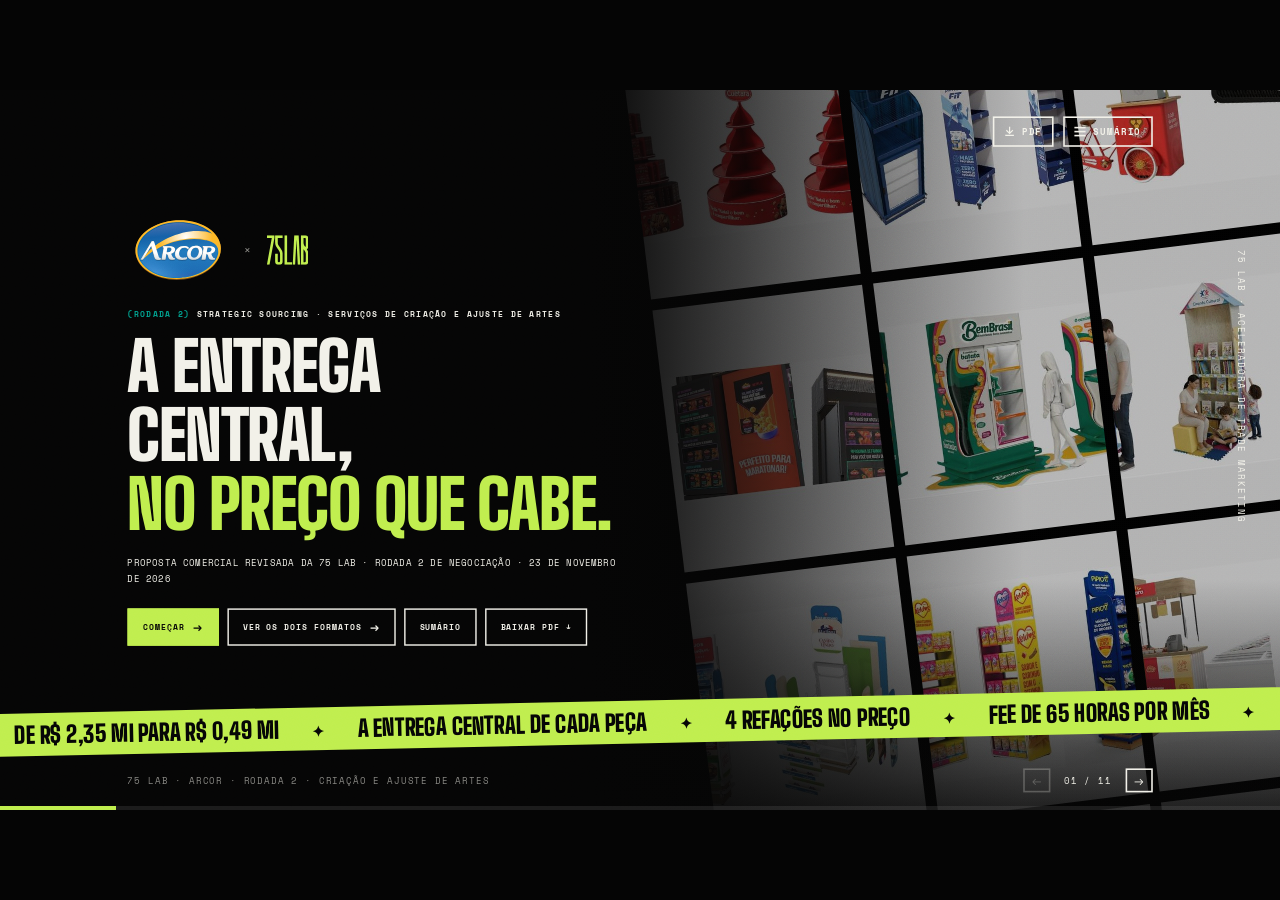
==== commit 98b6b34b: "Rodada 2: volta a tela Na prática, que leva à apresentação das peças de PDV Co-Authored-By: Claude O" ====
--- a/index.html
+++ b/index.html
@@ -10,7 +10,7 @@
 <link rel="preconnect" href="https://fonts.googleapis.com">
 <link rel="preconnect" href="https://fonts.gstatic.com" crossorigin>
 <link href="https://fonts.googleapis.com/css2?family=Big+Shoulders+Display:wght@700;900&family=Space+Grotesk:wght@400;500;600;700&family=Space+Mono:wght@400;700&display=swap" rel="stylesheet">
-<link rel="stylesheet" href="assets/deck.css?v=20261123093155">
+<link rel="stylesheet" href="assets/deck.css?v=20261123100016">
 </head>
 <body>
 
@@ -265,8 +265,30 @@
     <div class="imp anima d6"><b>Implicação</b><p>No fee não existe conta de refação: refazer é decisão legítima de vocês e aparece no consumo de horas, não em fatura. Quando a franquia acaba, quem decide entre esperar e acelerar é a Arcor.</p></div>
   </section>
 
+  <!-- ===================================================== na prática -->
+  <section id="na-pratica" class="tela s-demo" data-tema="foto" data-titulo="Na prática: do KV ao PDV em quatro marcas" data-cap="(04) Na prática">
+    <div class="kvs-d sangra" aria-hidden="true"><img src="assets/img/pratica/rocklets-p.webp" alt=""><img src="assets/img/pratica/tortuguita-p.webp" alt=""><img src="assets/img/pratica/7belo-p.webp" alt=""><img src="assets/img/pratica/butter-toffees-p.webp" alt=""></div>
+    <div class="veu sangra"></div>
+    <div class="cartao-d anima esq">
+      <span class="eyebrow"><b>(04)</b> Na prática · o padrão de criação que segue no contrato</span>
+      <h2>Quatro marcas da Arcor, <span class="t-lime">do KV à loja.</span></h2>
+      <p>O KV oficial de Rocklets, Tortuguita, 7Belo e Butter Toffees, a estratégia que leva cada um para a loja e as 55 peças de PDV que desenvolvemos para vocês. Numa apresentação própria, feita para navegar.</p>
+      <div class="nums-d"><span><b>4</b>key visuals</span><span><b>55</b>peças de PDV</span><span><b>3</b>pesos de peça</span><span><b>1</b>régua de criação</span></div>
+      <a class="botao cheio grande-b so-tela" href="https://projetos.75lab.com.br/arcor-kv-pdv/" target="_blank" rel="noopener" data-cursor="Abrir">Clique e abra a apresentação completa <span class="ext">↗</span></a>
+      <p class="aviso-d">Demonstração criada sem briefing nem manual de marca de vocês. Os KVs são os oficiais das marcas.</p>
+    </div>
+    <a class="qr-d anima zoom d2" href="https://projetos.75lab.com.br/arcor-kv-pdv/" target="_blank" rel="noopener" data-cursor="Abrir">
+      <img src="assets/qr/kv-pdv.svg" alt="QR da apresentação do KV ao PDV">
+      <b>Aponte a câmera do celular</b>
+      <span>projetos.75lab.com.br/arcor-kv-pdv</span>
+    </a>
+    <div class="pecas-d anima d3">
+      <img src="assets/img/pratica/rocklets-07-display-chao.webp" alt=""><img src="assets/img/pratica/tortuguita-08-display-balcao.webp" alt=""><img src="assets/img/pratica/7belo-11-portal.webp" alt=""><img src="assets/img/pratica/butter-toffees-13-store-in-store.webp" alt=""><img src="assets/img/pratica/rocklets-12-ilha.webp" alt="">
+    </div>
+  </section>
+
   <!-- ===================================================== encerramento -->
-  <section id="fim" class="tela s-fim" data-tema="lime" data-titulo="Obrigado" data-cap="(04) Próximo passo">
+  <section id="fim" class="tela s-fim" data-tema="lime" data-titulo="Obrigado" data-cap="(04) Na prática">
     <div class="duas-marcas anima"><img class="arcor" src="assets/logos/arcor.svg" alt="Arcor"><span>×</span><img class="lab" src="assets/logos/75lab-logo-preto.svg" alt="75 LAB"></div>
     <h2 class="anima d1">Obrigado.</h2>
     <p class="lead anima d2">A planilha da rodada 2 vai junto, com as 101 linhas e os três níveis. Abrimos qualquer número dela com vocês, linha por linha.</p>
@@ -299,7 +321,7 @@
   </header>
   <footer id="rodape">
     <span class="assin">75 LAB · Arcor · Rodada 2 · Criação e Ajuste de Artes</span>
-    <div class="nav"><button id="ant" aria-label="Tela anterior" data-cursor="Voltar">←</button><span id="cont">01 / 10</span><button id="prox" aria-label="Próxima tela" data-cursor="Seguir">→</button></div>
+    <div class="nav"><button id="ant" aria-label="Tela anterior" data-cursor="Voltar">←</button><span id="cont">01 / 11</span><button id="prox" aria-label="Próxima tela" data-cursor="Seguir">→</button></div>
   </footer>
   <div id="prog"><i></i></div>
   <div id="wipe"><img src="assets/75lab-black.png" alt=""></div>
@@ -311,6 +333,6 @@
 <div id="cursor"></div><div id="anel"><span id="anelTxt"></span></div>
 <div id="gire"><img src="assets/75lab-lime.png" alt="75 LAB"><div class="tel"></div><h3>Gire o celular</h3><p>A apresentação foi desenhada na horizontal. Deitado, o celular mostra a tela inteira.</p><button class="botao mini" id="verAssim">Ver assim mesmo</button></div>
 
-<script src="assets/deck.js?v=20261123093155"></script>
+<script src="assets/deck.js?v=20261123100016"></script>
 </body>
 </html>
